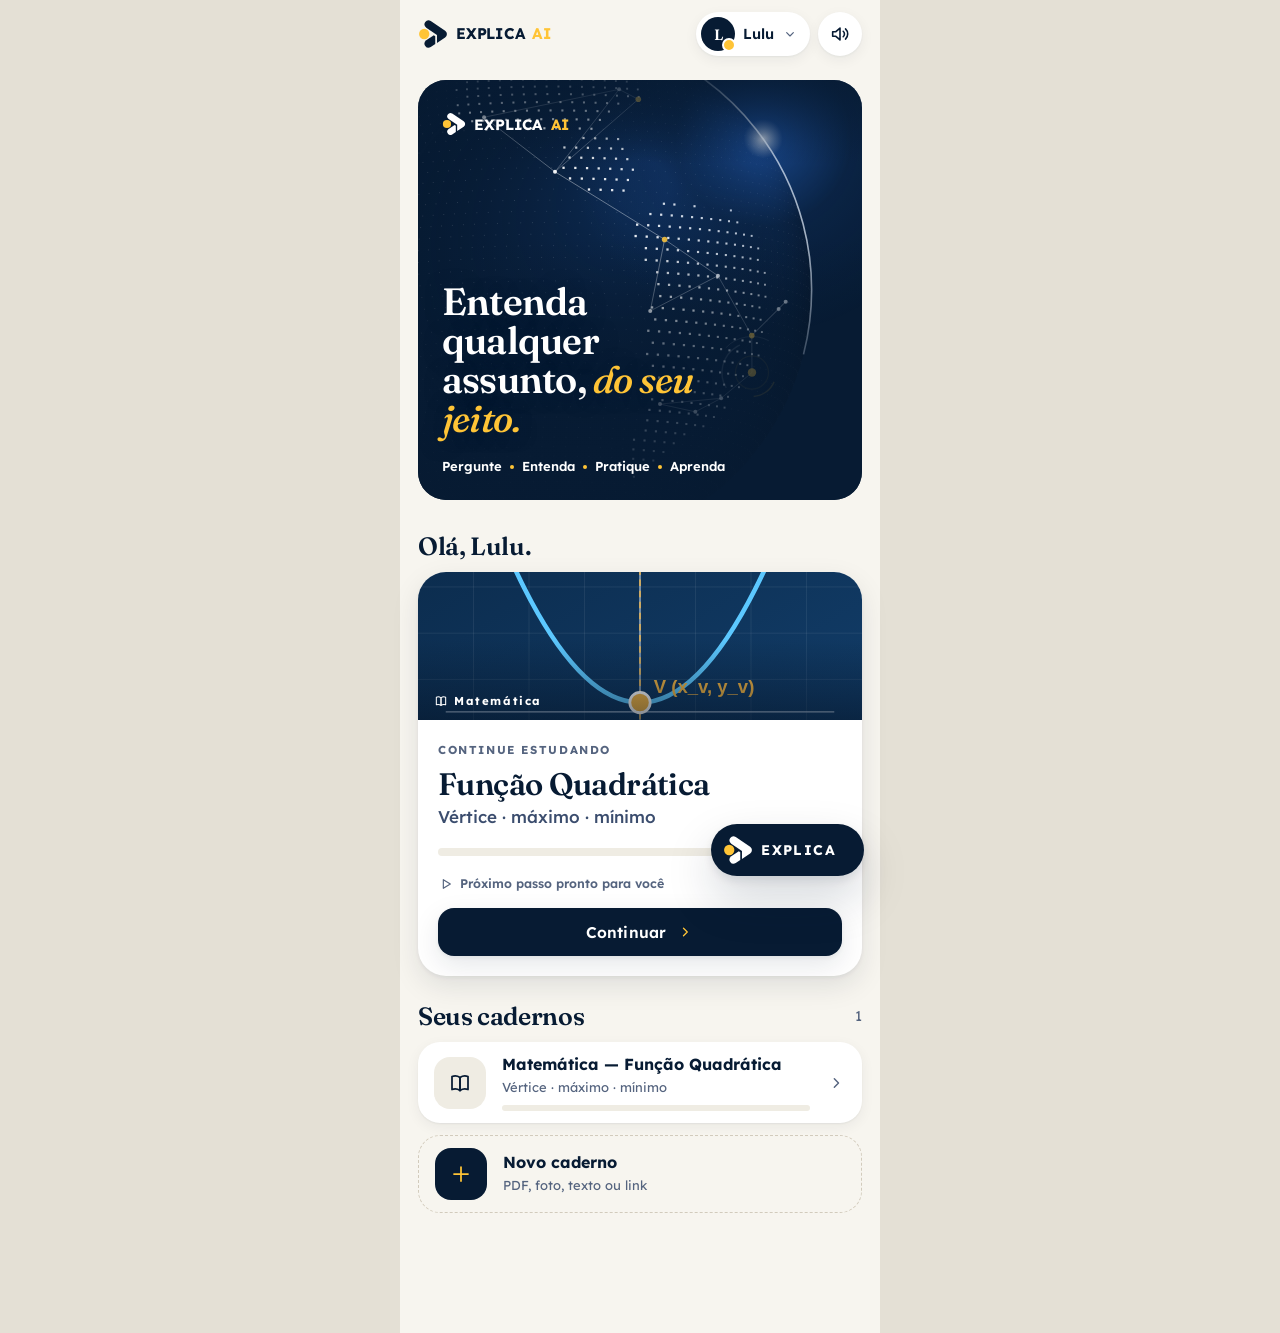
==== lulu/index.html @ 0005f89c "Lulu: Regras de ouro — código A→X→Y→V→FRASE, 12 regras, 'quando ou quanto?', protocolo de 10 s, mapa" ====
<!doctype html>
<html lang="pt-BR" data-entry="lulu">
<head>
<meta charset="utf-8">
<meta name="robots" content="noindex, nofollow">
<meta name="viewport" content="width=device-width, initial-scale=1, viewport-fit=cover">
<meta name="theme-color" content="#071B33">
<link rel="manifest" href="manifest.webmanifest">
<meta name="apple-mobile-web-app-capable" content="yes">
<meta name="mobile-web-app-capable" content="yes">
<meta name="apple-mobile-web-app-status-bar-style" content="default">
<title>EXPLICA AI — Entenda qualquer assunto, do seu jeito.</title>
<meta name="description" content="EXPLICA AI é uma inteligência pessoal de aprendizagem que explica qualquer assunto do seu jeito, adapta-se ao seu perfil e transforma conteúdos em explicações claras, visuais, interativas, exercícios, áudio e revisão personalizada.">
<link rel="canonical" href="https://fullassist9-hash.github.io/explica-ai/lulu/">
<meta property="og:type" content="website">
<meta property="og:site_name" content="EXPLICA AI">
<meta property="og:locale" content="pt_BR">
<meta property="og:title" content="EXPLICA AI — Entenda qualquer assunto, do seu jeito.">
<meta property="og:description" content="EXPLICA AI é uma inteligência pessoal de aprendizagem que explica qualquer assunto do seu jeito, adapta-se ao seu perfil e transforma conteúdos em explicações claras, visuais, interativas, exercícios, áudio e revisão personalizada.">
<meta property="og:url" content="https://fullassist9-hash.github.io/explica-ai/lulu/">
<meta property="og:image" content="https://fullassist9-hash.github.io/explica-ai/img/og.jpg?v=2">
<meta property="og:image:secure_url" content="https://fullassist9-hash.github.io/explica-ai/img/og.jpg?v=2">
<meta property="og:image:type" content="image/jpeg">
<meta property="og:image:width" content="1200">
<meta property="og:image:height" content="630">
<meta property="og:image:alt" content="EXPLICA AI — Entenda qualquer assunto, do seu jeito.">
<meta name="twitter:card" content="summary_large_image">
<meta name="twitter:title" content="EXPLICA AI — Entenda qualquer assunto, do seu jeito.">
<meta name="twitter:description" content="EXPLICA AI é uma inteligência pessoal de aprendizagem que explica qualquer assunto do seu jeito, adapta-se ao seu perfil e transforma conteúdos em explicações claras, visuais, interativas, exercícios, áudio e revisão personalizada.">
<meta name="twitter:image" content="https://fullassist9-hash.github.io/explica-ai/img/og.jpg?v=2">
<meta name="twitter:image:alt" content="EXPLICA AI — Entenda qualquer assunto, do seu jeito.">
<meta name="apple-mobile-web-app-title" content="EXPLICA AI">
<link rel="apple-touch-icon" href="../img/icon-180.png">
<link rel="icon" type="image/svg+xml" href="../img/favicon.svg">
<link rel="icon" type="image/png" sizes="48x48" href="../img/favicon-48.png">
<link rel="icon" type="image/png" sizes="32x32" href="../img/favicon-32.png">
<link rel="icon" type="image/png" sizes="16x16" href="../img/favicon-16.png">
<link rel="preconnect" href="https://fonts.googleapis.com">
<link rel="preconnect" href="https://fonts.gstatic.com" crossorigin>
<link href="https://fonts.googleapis.com/css2?family=Fraunces:ital,opsz,wght@0,9..144,500;0,9..144,600;1,9..144,500&family=Lexend:wght@400;500;600;700&display=swap" rel="stylesheet">
<link rel="stylesheet" href="../tokens.css?v=11">
<link rel="stylesheet" href="../styles.css?v=11">
<link rel="stylesheet" href="../platform.css?v=11">
</head>
<body data-scope="global">
<div class="app" id="app">
  <header class="topbar">
    <a href="#/" class="brand" aria-label="EXPLICA AI — início"><span id="brandMark"></span><svg class="wm-svg" viewBox="0 0 96 16" width="96" height="16" aria-hidden="true" focusable="false"><text x="0" y="13.2" textLength="96" lengthAdjust="spacingAndGlyphs" style="font:700 15.5px Lexend,system-ui,sans-serif;fill:var(--color-brand-primary)">EXPLICA <tspan style="fill:var(--color-brand-accent)">AI</tspan></text></svg></a>
    <div class="topbar-right">
      <div class="mini-progress" id="miniProgress" aria-label="Domínio do caderno" hidden><span></span><b>0%</b></div>
      <button class="prof-btn" id="profileBtn" aria-label="Trocar perfil"></button>
      <button class="icon-btn" id="soundBtn" aria-label="Som ligado"></button>
    </div>
  </header>
  <a class="skip" href="#view">Pular para o conteúdo</a>
  <main id="view" tabindex="-1"></main>
  <nav class="tabbar" id="tabbar" aria-label="Telas do caderno" hidden></nav>
  <button class="fab" id="fab" aria-label="Perguntar ao EXPLICA AI"><span>EXPLICA</span></button>
  <div class="toast" id="toast" role="status" aria-live="polite"></div>
</div>
<script src="../core.js?v=12"></script>
<script src="../icons.js?v=11"></script>
  <script src="../globe.js?v=11"></script>
  <script src="../tutor.js?v=13"></script>
<script src="../profiles.lulu.seed.js?v=1"></script>
<script src="../pack-mat-funcao-quadratica.js?v=3"></script>
<script src="../app.js?v=12"></script>
<script>if ('serviceWorker' in navigator && location.protocol === 'https:') addEventListener('load', () => navigator.serviceWorker.register('../sw.js', { scope: '../' }).catch(() => {}));</script>
</body>
</html>
---- tokens.css ----
/* =====================================================================
   EXPLICA AI DESIGN SYSTEM v1.1 — tokens.css (drop-in)
   Substitui o tokens.css v1 do produto SEM renomear nenhuma variável.
   Mudança: marca oficial (Navy #071B33 · Gold #FFC436 · Warm White #F7F5EF · Graphite #111820).
   Camadas: 0) marca  1) primitivos  2) semânticos  3) aprendizagem  4) densidade
   ===================================================================== */
:root{
  /* ---------- 0. MARCA (imutável — Brand Master v1.0) ---------- */
  --brand-navy:#071B33; --brand-gold:#FFC436; --brand-warm-white:#F7F5EF; --brand-graphite:#111820;

  /* ---------- 1. PRIMITIVOS ---------- */
  --ink-950:#030E1D; --ink-900:var(--brand-navy); --ink-800:#0F2747; --ink-700:#22395C; --ink-600:#3B4D6E; --ink-500:#55647F; --ink-300:#A8B1C3; --ink-100:#E5E9F0;
  --paper-0:#FFFFFF; --paper-50:#FBFAF6; --paper-100:var(--brand-warm-white); --paper-200:#EFECE3; --paper-300:#E4E0D5; --paper-400:#D2CBBC;
  --lumen-50:#FFFBEF; --lumen-100:#FFF5DA; --lumen-200:#FFE4A0; --lumen-300:#FFD570; --lumen-400:var(--brand-gold); --lumen-500:#F0AC14; --lumen-600:#C98B00; --lumen-700:#875D00;
  --green-100:#E4F4EA; --green-600:#1F8A4C; --green-800:#17613A;
  --red-100:#FCEBEB;   --red-600:#C53A3A;   --red-800:#8E2323;
  --blue-100:#E6EFFC;  --blue-600:#2463C4;  --blue-800:#1D4F9E;

  /* ---------- 2. SEMÂNTICOS ---------- */
  --color-brand-primary:var(--ink-900);
  --color-brand-secondary:var(--ink-700);
  --color-brand-accent:var(--lumen-400);
  --color-brand-accent-strong:var(--lumen-500);
  --color-brand-accent-text:var(--lumen-700);   /* gold legível sobre claro (5,6:1) */
  --color-on-accent:var(--ink-900);
  --color-on-brand:#FFFFFF;

  --color-background-canvas:var(--paper-100);
  --color-background-backdrop:var(--paper-300);
  --color-background-surface:var(--paper-0);
  --color-background-sunken:var(--paper-200);
  --color-background-elevated:var(--paper-50);
  --color-background-inverse:var(--ink-900);

  --color-text-primary:var(--ink-900);
  --color-text-secondary:var(--ink-600);
  --color-text-muted:var(--ink-500);
  --color-text-inverse:#FFFFFF;
  --color-text-inverse-muted:#B9C1D3;

  --color-border-subtle:var(--paper-300);
  --color-border-strong:var(--paper-400);
  --color-focus:var(--lumen-500);

  --color-feedback-success:var(--green-600); --color-feedback-success-bg:var(--green-100); --color-feedback-success-text:var(--green-800);
  --color-feedback-error:var(--red-600);     --color-feedback-error-bg:var(--red-100);     --color-feedback-error-text:var(--red-800);
  --color-feedback-warning:var(--lumen-500); --color-feedback-warning-bg:var(--lumen-100); --color-feedback-warning-text:var(--lumen-700);
  --color-feedback-info:var(--blue-600);     --color-feedback-info-bg:var(--blue-100);     --color-feedback-info-text:var(--blue-800);

  --color-source-material:var(--green-800);  --color-source-material-bg:var(--green-100);
  --color-source-extra:var(--ink-700);       --color-source-extra-bg:var(--lumen-100);

  /* ---------- 3. APRENDIZAGEM (independente da marca) ---------- */
  --learn-relevo:#C4572B;   --learn-relevo-bg:#FBEAE1;
  --learn-clima:#2872D9;    --learn-clima-bg:#E3EEFC;
  --learn-vegetacao:#23935A;--learn-vegetacao-bg:#E1F4E9;
  --learn-region-n:#1FA396; --learn-region-ne:#F07F2E; --learn-region-co:#E8B21E; --learn-region-se:#E0525E; --learn-region-s:#8B5CF6;
  --learn-zm:#E0527A; --learn-ag:#D9A21C; --learn-st:#E8792F; --learn-mn:#3F9E4D;
  --learn-mastered:var(--green-600); --learn-weak:var(--lumen-500); --learn-new:var(--ink-300);

  /* ---------- ESPAÇO / RAIO ---------- */
  --space-1:4px; --space-2:8px; --space-3:12px; --space-4:16px; --space-5:20px; --space-6:24px; --space-8:32px; --space-10:40px; --space-12:48px; --space-16:64px;
  --gutter:18px;
  --radius-xs:6px; --radius-sm:10px; --radius-md:16px; --radius-lg:22px; --radius-xl:28px; --radius-pill:999px;

  /* ---------- ELEVAÇÃO (tingida de navy oficial) ---------- */
  --elevation-1:0 1px 2px rgba(7,27,51,.06),0 4px 14px rgba(7,27,51,.06);
  --elevation-2:0 2px 4px rgba(7,27,51,.06),0 10px 28px rgba(7,27,51,.10);
  --elevation-3:0 4px 10px rgba(7,27,51,.10),0 22px 48px rgba(7,27,51,.18);
  --elevation-overlay:0 -12px 48px rgba(3,14,29,.24);
  --scrim:rgba(3,14,29,.52);

  /* ---------- TIPOGRAFIA (inalterada) ---------- */
  --font-display:'Fraunces','Iowan Old Style',Georgia,serif;
  --font-learning:'Lexend',system-ui,-apple-system,'Segoe UI',sans-serif;
  --type-display-xl:600 38px/1.02 var(--font-display);
  --type-display-l:600 31px/1.06 var(--font-display);
  --type-heading-l:600 25px/1.12 var(--font-display);
  --type-heading-m:700 19px/1.2 var(--font-learning);
  --type-heading-s:700 16px/1.25 var(--font-learning);
  --type-learning:400 var(--learn-size)/1.5 var(--font-learning);
  --type-ui:600 16px/1.25 var(--font-learning);
  --type-caption:600 12.5px/1.35 var(--font-learning);
  --type-overline:700 11.5px/1.2 var(--font-learning);
  --tracking-overline:.14em;
  --type-data:700 15px/1 var(--font-learning);

  /* ---------- MOTION ---------- */
  --dur-instant:100ms; --dur-fast:160ms; --dur-base:240ms; --dur-slow:360ms; --dur-sheet:420ms; --dur-teach:900ms;
  --ease-standard:cubic-bezier(.2,0,0,1);
  --ease-enter:cubic-bezier(.05,.7,.1,1);
  --ease-exit:cubic-bezier(.3,0,.8,.15);
  --ease-success:cubic-bezier(.34,1.4,.64,1);
  --ease:var(--ease-enter);

  /* ---------- INTERAÇÃO / DENSIDADE ---------- */
  --tap:48px; --learn-size:17px; --gap-flow:var(--space-4);
  --pressed-scale:.97; --disabled-opacity:.45;
  --safe-b:env(safe-area-inset-bottom,0px); --safe-t:env(safe-area-inset-top,0px);
}
[data-density="beginner"]{--tap:56px;--learn-size:18px;--gap-flow:var(--space-5)}
[data-density="advanced"]{--tap:44px;--learn-size:16px;--gap-flow:var(--space-3)}
[data-density="beginner"] .adv-only{display:none!important}
[data-density="advanced"] .beg-only{display:none!important}

@media (prefers-reduced-motion:reduce){
  :root{--dur-fast:1ms;--dur-base:1ms;--dur-slow:1ms;--dur-sheet:1ms;--dur-teach:1ms}
  *,*::before,*::after{animation-duration:1ms!important;animation-iteration-count:1!important;transition-duration:1ms!important;scroll-behavior:auto!important}
}
:focus-visible{outline:3px solid var(--color-focus);outline-offset:2px;border-radius:6px}

/* ---------- EXTENSÕES v1.1 (derivadas do handoff; sem hex novo de marca) ---------- */
:root{
  /* 13-learning-colors: estados de mapa */
  --learn-map-dim:var(--paper-400); --learn-map-selected-stroke:var(--ink-900);
  --learn-map-correct:var(--green-600); --learn-map-wrong:var(--red-600);
  --learn-ocean:#DDEEFB; --learn-ocean-2:#CFE6F7;            /* §17 oceano */
  /* Proveniência — 5 fontes. Sem 5 cores fortes: 2 famílias oficiais + neutros */
  --color-source-school:var(--ink-700);  --color-source-school-bg:var(--ink-100);
  --color-source-profile:var(--ink-700); --color-source-profile-bg:var(--paper-200);
  --color-source-general:var(--color-source-extra); --color-source-general-bg:var(--color-source-extra-bg);
  --color-source-fresh:var(--blue-800);  --color-source-fresh-bg:var(--blue-100);
  /* 14-components */
  --fab-h:52px; --sheet-top:84px; --badge-h:26px;
  --bubble-user-radius:18px 18px 4px 18px; --bubble-tutor-radius:18px 18px 18px 4px;
  --btn-h:calc(var(--tap) + 8px); --qopt-min:calc(var(--tap) + 10px); --hotspot:44px;
  --measure:60ch;
}

/* ---------- 3b. APRENDIZAGEM — complementos (fundos e tons de região; mesma família da camada 3) ---------- */
:root{
  --learn-region-co-bg:#FFF3CF; --learn-zm-bg:#FCE3EA; --learn-st-bg:#FCE3D2;
  --learn-region-ne-bg:#FFEBDD; --learn-region-ne-border:#F8C9A6; --learn-ne-tone-1:#F59A4F; --learn-ne-tone-2:#E86D1B;
  --learn-ocean-text:#5E8FB8; --learn-map-empty:var(--paper-400);
  --color-feedback-error-border:#F5C2C2; --color-feedback-warning-border:var(--lumen-200); --color-feedback-success-border:#A7E3C0;
}
/* ---------- 5. ILUSTRAÇÃO DIDÁTICA (desenhos vetoriais de conteúdo; nunca usados em componentes de UI) ---------- */
:root{
  --illu-sky-1:#EAF3FD; --illu-sky-2:#FFF8EC; --illu-sky-3:#CFE7FB; --illu-sky-4:#F4F9FE; --illu-sky-5:#FFF6E6;
  --illu-sun:#FFD54A; --illu-sun-soft:#FFE08A; --illu-rain:#BFE0FF;
  --illu-trunk:#6B3E1F; --illu-foliage:#2E8B57; --illu-grass-1:#8FBF5A; --illu-grass-2:#9CC76B; --illu-grass-3:#6FA23A; --illu-soil:#C8B79A;
  --illu-water:#3E8EDE; --illu-water-soft:#6FB6F2; --illu-water-text:#1E5FB8;
  --illu-rock-1:#D2663A; --illu-rock-2:#8E3715; --illu-barn-1:#C0392B; --illu-barn-2:#8E2A1F;
  --illu-city-1:#5B6B8C; --illu-city-2:#3C4A66; --illu-city-3:#6B7690; --illu-city-4:#4A5878; --illu-eco-bg:#F5EFE3;
  --illu-white:var(--paper-0); --illu-white-28:color-mix(in srgb,var(--paper-0) 28%,transparent); --illu-white-55:color-mix(in srgb,var(--paper-0) 55%,transparent); --illu-white-75:color-mix(in srgb,var(--paper-0) 75%,transparent);
}
---- styles.css ----
:root{
  /* aliases de compatibilidade → tokens do Design System v1 (tokens.css) */
  --ink:var(--color-text-primary); --ink-2:var(--color-text-secondary); --ink-3:var(--color-text-muted);
  --bg:var(--color-background-canvas); --card:var(--color-background-surface); --line:var(--color-border-subtle);
  --gold:var(--color-brand-accent); --gold-d:var(--color-brand-accent-text);
  --relevo:var(--learn-relevo); --relevo-bg:var(--learn-relevo-bg);
  --clima:var(--learn-clima); --clima-bg:var(--learn-clima-bg);
  --veg:var(--learn-vegetacao); --veg-bg:var(--learn-vegetacao-bg);
  --r-n:var(--learn-region-n); --r-ne:var(--learn-region-ne); --r-co:var(--learn-region-co); --r-se:var(--learn-region-se); --r-s:var(--learn-region-s);
  --zm:var(--learn-zm); --ag:var(--learn-ag); --st:var(--learn-st); --mn:var(--learn-mn);
  --ok:var(--color-feedback-success); --err:var(--color-feedback-error);
  --r-sm:var(--radius-sm); --r:var(--radius-lg); --r-lg:var(--radius-xl);
  --sh:var(--elevation-1); --sh-lg:var(--elevation-2);
}
*{box-sizing:border-box;margin:0;padding:0}
html,body{height:100%}
body{font-family:var(--font-learning);font-variant-numeric:tabular-nums;background:var(--color-background-backdrop);color:var(--ink);-webkit-font-smoothing:antialiased;-webkit-tap-highlight-color:transparent;font-size:17px;line-height:1.4}
button{font:inherit;color:inherit;border:0;background:none;cursor:pointer}
a{color:inherit;text-decoration:none}
img{display:block;max-width:100%}
.app{max-width:480px;margin:0 auto;min-height:100dvh;background:var(--bg);position:relative;box-shadow:0 0 60px color-mix(in srgb,var(--ink-900) 12%,transparent)}
main{padding:8px 18px calc(110px + var(--safe-b));outline:none}

/* topbar */
.topbar{position:sticky;top:0;z-index:30;display:flex;align-items:center;justify-content:space-between;padding:12px 18px;background:color-mix(in srgb,var(--paper-100) 92%,transparent);backdrop-filter:blur(12px);-webkit-backdrop-filter:blur(12px)}
.brand{display:flex;align-items:center;gap:10px;font-weight:700;font-size:16px;letter-spacing:-.01em}
.topbar-right{display:flex;align-items:center;gap:8px}
.mini-progress{display:flex;align-items:center;gap:8px;background:var(--card);border-radius:99px;padding:6px 12px 6px 8px;box-shadow:var(--sh);font-size:14px}
.mini-progress span{width:44px;height:8px;border-radius:9px;background:var(--color-background-sunken);overflow:hidden;position:relative}
.mini-progress span::after{content:"";position:absolute;inset:0;width:var(--p,0%);background:var(--color-brand-accent);border-radius:9px;transition:width .6s var(--ease)}
.icon-btn{width:42px;height:42px;border-radius:50%;background:var(--card);box-shadow:var(--sh);font-size:19px;display:grid;place-items:center}
.icon-btn.off{opacity:.55}

/* tabbar */
.tabbar{position:fixed;bottom:0;left:50%;transform:translateX(-50%);width:100%;max-width:480px;z-index:40;display:grid;grid-template-columns:repeat(6,1fr);background:color-mix(in srgb,var(--paper-0) 96%,transparent);backdrop-filter:blur(14px);border-top:1px solid var(--line);padding:6px 4px calc(8px + var(--safe-b))}
.tabbar a{display:flex;flex-direction:column;align-items:center;gap:2px;padding:6px 0;border-radius:14px;font-size:10.5px;font-weight:500;color:var(--ink-3)}
.tabbar i{font-style:normal;font-size:21px;line-height:1;filter:grayscale(.6);opacity:.8;transition:transform .25s var(--ease)}
.tabbar a.on{color:var(--ink);font-weight:700}
.tabbar a.on i{filter:none;opacity:1;transform:translateY(-2px) scale(1.12)}

/* type */
.eyebrow{display:inline-flex;align-items:center;gap:6px;font-size:12.5px;font-weight:700;letter-spacing:.08em;text-transform:uppercase;color:var(--ink-3)}
h1.screen-title{font:var(--type-display-l);letter-spacing:-.02em;margin:6px 0 6px}
.lead{font-size:16px;color:var(--ink-2)}
.section{margin-top:26px}
.section-h{display:flex;align-items:center;justify-content:space-between;gap:10px;margin-bottom:12px}
.section-h h2{font:var(--type-heading-l);letter-spacing:-.015em}
.card{background:var(--card);border-radius:var(--r);box-shadow:var(--sh);padding:18px}
.big-key{font-size:22px;font-weight:800;line-height:1.2;letter-spacing:-.01em}

/* view transitions */
.view-enter{animation:viewIn .45s var(--ease) both}
@keyframes viewIn{from{opacity:0;transform:translateY(14px)}to{opacity:1;transform:none}}
.pop{animation:pop .5s var(--ease) both}
@keyframes pop{0%{transform:scale(.9);opacity:0}100%{transform:scale(1);opacity:1}}
.shake{animation:shake .45s}
@keyframes shake{20%,60%{transform:translateX(-7px)}40%,80%{transform:translateX(7px)}}

/* speak btn */
.say{display:inline-flex;align-items:center;justify-content:center;gap:6px;min-width:44px;height:44px;padding:0 14px;border-radius:99px;background:var(--ink);color:var(--paper-0);font-size:15px;font-weight:600;flex:none;transition:transform .15s}
.say:active{transform:scale(.94)}
.say.light{background:color-mix(in srgb,var(--paper-0) 92%,transparent);color:var(--ink)}
.say.speaking{box-shadow:0 0 0 0 color-mix(in srgb,var(--lumen-400) 70%,transparent);animation:pulse 1.2s infinite}
@keyframes pulse{0%{box-shadow:0 0 0 0 color-mix(in srgb,var(--lumen-400) 70%,transparent)}100%{box-shadow:0 0 0 14px transparent}}

/* buttons */
.btn{display:flex;align-items:center;justify-content:center;gap:10px;width:100%;min-height:58px;border-radius:18px;font-weight:700;font-size:17px;letter-spacing:.01em;transition:transform .15s var(--ease),box-shadow .2s}
.btn:active{transform:scale(.97)}
.btn-primary{background:var(--gold);color:var(--ink);box-shadow:0 8px 20px color-mix(in srgb,var(--lumen-400) 35%,transparent)}
.btn-dark{background:var(--ink);color:var(--paper-0)}
.btn-ghost{background:var(--card);box-shadow:var(--sh)}
.btn-row{display:grid;grid-template-columns:1fr 1fr;gap:10px}

/* home */
.hero{position:relative;margin:4px -6px 0;border-radius:var(--r-lg);overflow:hidden;background:var(--ink);color:var(--paper-0);padding:26px 22px 22px;min-height:330px;display:flex;flex-direction:column;justify-content:flex-end;isolation:isolate}
.hero::before{content:"";position:absolute;inset:0;background:url(img/cerrado.webp) center/cover;opacity:.55;z-index:-2;transform:scale(1.06);animation:drift 18s ease-in-out infinite alternate}
.hero::after{content:"";position:absolute;inset:0;background:linear-gradient(180deg,color-mix(in srgb,var(--ink-900) 15%,transparent) 0%,color-mix(in srgb,var(--ink-900) 55%,transparent) 45%,color-mix(in srgb,var(--ink-900) 96%,transparent) 100%);z-index:-1}
@keyframes drift{to{transform:scale(1.14) translate(-2%,-1%)}}
.hero .flag{position:absolute;top:18px;left:20px;display:flex;gap:6px}
.hero .flag span{font-size:12px;font-weight:700;letter-spacing:.08em;background:color-mix(in srgb,var(--paper-0) 16%,transparent);backdrop-filter:blur(6px);padding:6px 10px;border-radius:99px}
.hero h1{font:600 44px/.96 var(--font-display);letter-spacing:-.025em}
.hero h1 em{font-style:normal;color:var(--gold);display:block}
.hero .sub{margin-top:10px;font-size:17px;font-weight:500;opacity:.92}
.hero .motto{margin-top:14px;display:flex;gap:6px;flex-wrap:wrap}
.hero .motto b{font-size:13.5px;font-weight:600;background:color-mix(in srgb,var(--paper-0) 14%,transparent);padding:6px 11px;border-radius:99px}
.mastery{display:flex;align-items:center;gap:16px;margin-top:16px}
.ring{--p:0;width:86px;height:86px;border-radius:50%;background:conic-gradient(var(--gold) calc(var(--p)*1%),var(--color-background-sunken) 0);display:grid;place-items:center;flex:none;transition:--p 1s}
.ring>div{width:68px;height:68px;border-radius:50%;background:var(--card);display:grid;place-items:center;font-weight:800;font-size:20px}
.mastery p{font-size:14px;color:var(--ink-3)}
.mastery strong{display:block;font-size:17px;color:var(--ink)}
.cta-grid{display:grid;gap:10px;margin-top:16px}
.cta-grid .btn-row .btn{min-height:74px;flex-direction:column;gap:4px;font-size:14.5px}
.cta-grid .btn-row .btn i{font-style:normal;font-size:24px}
.trail{display:grid;gap:10px}
.trail a{display:grid;grid-template-columns:52px 1fr auto;align-items:center;gap:14px;background:var(--card);border-radius:var(--r);padding:12px 14px;box-shadow:var(--sh)}
.trail .ico{width:52px;height:52px;border-radius:16px;display:grid;place-items:center;font-size:26px}
.trail h3{font-size:16px;font-weight:700}
.trail p{font-size:13px;color:var(--ink-3)}
.bar{height:6px;border-radius:9px;background:var(--color-background-sunken);margin-top:7px;overflow:hidden}
.bar i{display:block;height:100%;border-radius:9px;background:var(--c,var(--gold));transition:width .8s var(--ease)}
.trail .go{font-size:20px;color:var(--ink-3)}
.badges{display:flex;gap:8px;overflow-x:auto;padding-bottom:4px;scrollbar-width:none}
.badge{flex:none;display:flex;align-items:center;gap:8px;padding:10px 14px;border-radius:99px;background:var(--card);box-shadow:var(--sh);font-size:13.5px;font-weight:600;color:var(--ink-3);opacity:.55;filter:grayscale(1)}
.badge.on{opacity:1;filter:none;color:var(--ink)}

/* segmented */
.seg{display:flex;background:var(--color-border-subtle);border-radius:16px;padding:4px;gap:4px;margin:14px 0 4px}
.seg button{flex:1;min-height:44px;border-radius:12px;font-weight:600;font-size:14.5px;color:var(--ink-2);transition:all .25s var(--ease)}
.seg button.on{background:var(--card);color:var(--ink);box-shadow:var(--sh)}

/* map */
.map-wrap{position:relative;background:linear-gradient(180deg,var(--learn-ocean),var(--learn-ocean-2));border-radius:var(--r-lg);padding:10px;margin-top:12px;overflow:hidden}
.map-wrap svg{width:100%;height:auto;display:block;touch-action:manipulation}
.map-wrap .ocean-lbl{position:absolute;right:16px;top:14px;font-size:11px;font-weight:700;letter-spacing:.2em;color:var(--learn-ocean-text)}
.st{stroke:var(--paper-0);stroke-width:1.2;stroke-linejoin:round;cursor:pointer;transition:fill .4s var(--ease),opacity .4s,transform .3s}
.st:hover{filter:brightness(1.05)}
.st.dim{fill:var(--color-border-strong)!important}
.st.sel{stroke:var(--ink);stroke-width:2.4}
.st-lbl{font-family:Lexend;font-weight:700;font-size:13px;fill:var(--ink);text-anchor:middle;pointer-events:none;paint-order:stroke;stroke:color-mix(in srgb,var(--paper-0) 85%,transparent);stroke-width:3px}
.st-lbl.sm{font-size:11px}
.reg-lbl{font-family:Lexend;font-weight:800;font-size:15px;fill:var(--paper-0);text-anchor:middle;pointer-events:none;paint-order:stroke;stroke:color-mix(in srgb,var(--ink-900) 35%,transparent);stroke-width:3px;letter-spacing:.04em}
.leader{stroke:var(--ink);stroke-width:1;fill:none;opacity:.6;pointer-events:none}
.map-info{position:absolute;left:12px;right:12px;bottom:12px;background:var(--card);border-radius:18px;box-shadow:var(--sh-lg);padding:12px 14px;display:flex;align-items:center;gap:12px;transform:translateY(140%);transition:transform .4s var(--ease)}
.map-info.show{transform:none}
.map-info .sig{width:52px;height:52px;border-radius:14px;display:grid;place-items:center;font-weight:800;font-size:19px;flex:none}
.map-info h4{font-size:17px;font-weight:700;line-height:1.1}
.map-info p{font-size:13px;color:var(--ink-3)}
.map-info .say{margin-left:auto}
.equation{display:flex;align-items:center;flex-wrap:wrap;gap:6px;justify-content:center;margin-top:14px}
.chip{display:inline-flex;align-items:center;justify-content:center;min-width:52px;height:46px;padding:0 12px;border-radius:14px;font-weight:800;font-size:17px;background:var(--card);box-shadow:var(--sh);color:var(--ink-3);transition:all .35s var(--ease)}
.chip.lit{background:var(--r-co);color:var(--ink);transform:translateY(-3px)}
.op{font-weight:800;color:var(--ink-3);font-size:18px}
.chip.result{background:var(--ink);color:var(--paper-0);font-size:14px;letter-spacing:.04em}
.callout{display:flex;gap:14px;align-items:center;border-radius:var(--r);padding:16px;background:var(--color-feedback-warning-bg);border:1.5px solid var(--color-feedback-warning-border)}
.callout .emo{font-size:30px}
.callout p{font-size:15.5px;font-weight:500;line-height:1.35}
.callout b{font-weight:800}
.challenge{margin-top:12px;border-radius:var(--r);background:var(--ink);color:var(--paper-0);padding:16px;display:flex;align-items:center;gap:12px}
.challenge .q{font-weight:700;font-size:17px;line-height:1.25}
.challenge .q small{display:block;font-size:12.5px;font-weight:500;opacity:.7;letter-spacing:.06em;text-transform:uppercase;margin-bottom:2px}
.challenge .count{margin-left:auto;font-weight:800;font-size:22px;color:var(--gold);flex:none}

/* concept cards */
.cat-stack{display:grid;gap:12px;margin-top:16px}
.cat{--c:var(--learn-relevo);--cbg:var(--learn-relevo-bg);position:relative;border-radius:var(--radius-lg);padding:18px 18px 16px;overflow:hidden;color:var(--color-text-primary);background:var(--color-background-surface);border-top:4px solid var(--c);min-height:170px;display:grid;grid-template-columns:1fr 104px;gap:6px;box-shadow:var(--elevation-1)}
.cat.relevo{--c:var(--learn-relevo);--cbg:var(--learn-relevo-bg)}
.cat.clima{--c:var(--learn-clima);--cbg:var(--learn-clima-bg)}
.cat.veg{--c:var(--learn-vegetacao);--cbg:var(--learn-vegetacao-bg)}
.cat .tag{justify-self:start;display:inline-flex;align-items:center;gap:4px;font:var(--type-overline);letter-spacing:var(--tracking-overline);background:var(--cbg);color:var(--color-text-primary);padding:5px 9px;border-radius:var(--radius-xs)}
.cat h3{font:600 28px/1.05 var(--font-display);letter-spacing:-.02em;margin-top:8px}
.cat .ask{font:400 var(--learn-size)/1.4 var(--font-learning);color:var(--color-text-secondary);margin-top:6px;max-width:var(--measure)}
.cat .ex{display:flex;flex-wrap:wrap;gap:6px;margin-top:12px;grid-column:1/-1;padding-right:54px}
.cat .ex span{font-size:14px;font-weight:600;background:var(--cbg);color:var(--color-text-primary);padding:6px 10px;border-radius:var(--radius-pill)}
.cat .art{grid-column:2;grid-row:1/3;align-self:start;justify-self:end;background:var(--c);border-radius:var(--radius-sm);padding:4px;box-sizing:content-box}
.cat .say{position:absolute;right:14px;bottom:14px}
.ask-self{margin-top:14px;text-align:center;border-radius:var(--r);padding:16px;background:var(--card);box-shadow:var(--sh)}
.ask-self p{font-size:15px;color:var(--ink-3)}
.ask-self .trio{display:flex;justify-content:center;gap:8px;margin-top:8px;flex-wrap:wrap}
.ask-self .trio span{font-weight:800;font-size:15px;padding:8px 12px;border-radius:12px}
.t-relevo{background:var(--relevo-bg);color:var(--relevo)}
.t-clima{background:var(--clima-bg);color:var(--clima)}
.t-veg{background:var(--veg-bg);color:var(--veg)}
.profile{margin-top:12px}
.profile svg{width:100%;height:auto;display:block;border-radius:var(--r)}

/* sorter game */
.game{border-radius:var(--r-lg);background:var(--ink);color:var(--paper-0);padding:18px;margin-top:14px;position:relative;overflow:hidden}
.game-top{display:flex;justify-content:space-between;align-items:center;font-size:13px;font-weight:600;opacity:.85}
.dots{display:flex;gap:4px}
.dots i{width:8px;height:8px;border-radius:50%;background:color-mix(in srgb,var(--paper-0) 20%,transparent)}
.dots i.ok{background:var(--green-100)}.dots i.no{background:var(--red-100)}.dots i.cur{background:var(--gold)}
.item-card{margin:16px 0;background:var(--paper-0);color:var(--ink);border-radius:22px;min-height:132px;display:flex;flex-direction:column;align-items:center;justify-content:center;text-align:center;padding:16px;box-shadow:0 12px 30px color-mix(in srgb,var(--ink-950) 25%,transparent)}
.item-card .emo{font-size:40px;line-height:1}
.item-card .w{font-size:26px;font-weight:800;letter-spacing:-.01em;margin-top:6px}
.sort-btns{display:grid;grid-template-columns:repeat(3,1fr);gap:8px}
.sort-btns button{min-height:76px;border-radius:18px;color:var(--paper-0);font-weight:800;font-size:14.5px;display:flex;flex-direction:column;align-items:center;justify-content:center;gap:4px;transition:transform .15s}
.sort-btns button i{font-style:normal;font-size:24px}
.sort-btns button:active{transform:scale(.94)}
.b-relevo{background:var(--relevo)}.b-clima{background:var(--clima)}.b-veg{background:var(--veg)}
.feedback{margin-top:12px;border-radius:16px;padding:12px 14px;font-weight:600;font-size:15px;display:none}
.feedback.show{display:block;animation:pop .35s var(--ease)}
.feedback.good{background:color-mix(in srgb,var(--green-600) 16%,transparent);color:var(--green-100)}
.feedback.bad{background:color-mix(in srgb,var(--red-600) 16%,transparent);color:var(--red-100)}

/* photo */
.photo{position:relative;border-radius:var(--r-lg);overflow:hidden;box-shadow:var(--sh-lg);background:var(--color-background-sunken)}
.photo img{width:100%;aspect-ratio:4/3.3;object-fit:cover}
.photo .ph-title{position:absolute;left:0;right:0;bottom:0;padding:40px 18px 16px;background:linear-gradient(180deg,transparent,color-mix(in srgb,var(--ink-950) 85%,transparent));color:var(--paper-0);display:flex;align-items:flex-end;gap:12px}
.photo .ph-title h3{font:600 30px/1 var(--font-display);letter-spacing:-.02em;line-height:1}
.photo .ph-title p{font-size:13.5px;opacity:.9;margin-top:4px;font-weight:500}
.photo .ph-title .say{margin-left:auto}
.credit{font-size:10.5px;color:var(--ink-3);margin-top:6px;text-align:right}
.hot{position:absolute;transform:translate(-50%,-50%);display:flex;align-items:center;gap:0;z-index:2}
.hot button{width:38px;height:38px;border-radius:50%;background:var(--paper-0);box-shadow:0 4px 14px color-mix(in srgb,var(--ink-950) 35%,transparent);font-size:19px;display:grid;place-items:center;position:relative}
.hot button::before{content:"";position:absolute;inset:-6px;border-radius:50%;border:2px solid color-mix(in srgb,var(--paper-0) 80%,transparent);animation:ring 2s infinite}
@keyframes ring{0%{transform:scale(.8);opacity:1}100%{transform:scale(1.5);opacity:0}}
.hot span{max-width:0;overflow:hidden;white-space:nowrap;background:var(--paper-0);color:var(--ink);font-weight:700;font-size:13px;border-radius:0 99px 99px 0;padding:0;transition:all .35s var(--ease);margin-left:-8px;height:32px;display:flex;align-items:center}
.hot.open span{max-width:220px;padding:0 12px 0 14px}
.hot.open button::before{animation:none;opacity:0}
.formula{display:flex;align-items:center;justify-content:center;flex-wrap:wrap;gap:6px;margin-top:14px;padding:16px;border-radius:var(--r);background:var(--veg-bg)}
.formula .f-name{font-weight:800;color:var(--veg);font-size:19px;width:100%;text-align:center;letter-spacing:.04em}
.formula .f-part{display:flex;flex-direction:column;align-items:center;background:var(--paper-0);border-radius:14px;padding:8px 10px;min-width:84px;box-shadow:var(--sh)}
.formula .f-part i{font-style:normal;font-size:26px}
.formula .f-part b{font-size:12.5px;font-weight:700;text-align:center;line-height:1.15;margin-top:2px}
.formula .op{color:var(--veg)}
.warn{display:flex;gap:14px;align-items:center;margin-top:12px;border-radius:var(--r);padding:16px;background:var(--color-feedback-error-bg);border:1.5px solid var(--color-feedback-error-border)}
.warn .emo{font-size:34px;flex:none}
.warn>div>b{display:block;font-size:17px;font-weight:800;color:var(--color-feedback-error-text);line-height:1.2}
.warn p{font-size:14.5px;color:var(--color-feedback-error-text);margin-top:2px}
.pins{display:flex;gap:8px;flex-wrap:wrap;margin-top:12px}
.pin{display:inline-flex;align-items:center;gap:6px;background:var(--card);box-shadow:var(--sh);border-radius:99px;padding:8px 14px;font-weight:700;font-size:14.5px}

/* pantanal water */
.flood{position:relative;border-radius:var(--r-lg);overflow:hidden;box-shadow:var(--sh-lg)}
.flood svg{display:block;width:100%;height:auto}
.flood .phase{position:absolute;top:14px;left:14px;display:flex;gap:6px}
.flood .phase span{font-size:12.5px;font-weight:800;letter-spacing:.06em;padding:7px 11px;border-radius:99px;background:color-mix(in srgb,var(--paper-0) 70%,transparent);color:var(--ink-3);transition:all .3s}
.flood .phase span.on{background:var(--ink);color:var(--paper-0)}
.key-eq{margin-top:14px;padding:18px;border-radius:var(--r);background:var(--clima-bg);text-align:center}
.key-eq .n{font-weight:800;font-size:19px;color:var(--illu-water-text);letter-spacing:.04em}
.key-eq .eq{display:flex;justify-content:center;align-items:center;gap:8px;margin-top:10px;flex-wrap:wrap}
.key-eq .eq span{background:var(--paper-0);border-radius:14px;padding:10px 12px;font-weight:800;font-size:15px;box-shadow:var(--sh)}
.vs{display:grid;grid-template-columns:1fr 1fr;gap:10px;margin-top:14px}
.vs .col{border-radius:var(--r);padding:14px;color:var(--paper-0);min-height:220px;display:flex;flex-direction:column}
.vs .col h4{font-size:19px;font-weight:800;letter-spacing:.02em}
.vs .col .loc{font-size:12px;font-weight:600;opacity:.85;margin-top:2px}
.vs ul{list-style:none;margin-top:12px;display:grid;gap:8px}
.vs li{display:flex;gap:8px;align-items:center;font-weight:600;font-size:14.5px;line-height:1.2;background:color-mix(in srgb,var(--paper-0) 16%,transparent);border-radius:12px;padding:9px 10px}
.vs li i{font-style:normal;font-size:20px}
.vs .c-cer{background:var(--color-feedback-success-text)}
.vs .c-pan{background:var(--blue-800)}
.vs .col img{border-radius:12px;aspect-ratio:16/10;object-fit:cover;margin-top:auto;margin-top:12px}

/* quiz */
.quiz{margin-top:14px}
.q-card{background:var(--card);border-radius:var(--r-lg);box-shadow:var(--sh);padding:20px 18px}
.q-meta{display:flex;justify-content:space-between;align-items:center;font-size:13px;font-weight:600;color:var(--ink-3)}
.q-bar{height:6px;border-radius:9px;background:var(--color-background-sunken);margin:10px 0 16px;overflow:hidden}
.q-bar i{display:block;height:100%;background:var(--gold);transition:width .5s var(--ease)}
.q-prompt{font-size:21px;font-weight:700;line-height:1.25;letter-spacing:-.01em}
.q-img{margin:12px 0 0;border-radius:18px;overflow:hidden}
.q-img img{width:100%;aspect-ratio:16/10;object-fit:cover}
.q-opts{display:grid;gap:10px;margin-top:16px}
.q-opt{text-align:left;min-height:58px;border-radius:16px;padding:12px 16px;background:var(--color-background-elevated);border:2px solid transparent;font-weight:600;font-size:16px;line-height:1.25;transition:all .2s;display:flex;align-items:center;gap:12px}
.q-opt .l{width:30px;height:30px;border-radius:9px;background:var(--paper-0);display:grid;place-items:center;font-weight:800;font-size:14px;flex:none;color:var(--ink-3)}
.q-opt:active{transform:scale(.98)}
.q-opt.sel{border-color:var(--ink);background:var(--paper-0)}
.q-opt.right{border-color:var(--ok);background:var(--color-feedback-success-bg)}
.q-opt.right .l{background:var(--ok);color:var(--paper-0)}
.q-opt.wrong{border-color:var(--err);background:var(--color-feedback-error-bg)}
.q-opt.wrong .l{background:var(--err);color:var(--paper-0)}
.q-opt[disabled]{cursor:default}
.remind{margin-top:14px;border-radius:18px;padding:14px 16px;background:var(--color-feedback-warning-bg);border:1.5px solid var(--color-feedback-warning-border);animation:pop .4s var(--ease)}
.remind .h{font-size:12.5px;font-weight:800;letter-spacing:.1em;color:var(--gold-d)}
.remind ul{list-style:none;margin-top:6px;display:grid;gap:4px}
.remind li{font-weight:700;font-size:16px}
.remind.good{background:var(--color-feedback-success-bg);border-color:var(--color-feedback-success-border)}
.remind.good .h{color:var(--ok)}
.q-next{margin-top:14px}
.result{text-align:center;padding:26px 18px}
.result .score{font-size:64px;font-weight:800;letter-spacing:-.04em;line-height:1}
.result .score small{font-size:24px;color:var(--ink-3)}
.tags{display:flex;flex-wrap:wrap;gap:6px;justify-content:center;margin-top:8px}
.tags span{font-size:13.5px;font-weight:700;padding:7px 11px;border-radius:99px}
.tags .ok{background:var(--color-feedback-success-bg);color:var(--ok)}.tags .no{background:var(--color-feedback-error-bg);color:var(--err)}

/* campo */
.chain{display:grid;gap:0;margin-top:14px}
.step{display:grid;grid-template-columns:58px 1fr;gap:14px;align-items:center;padding:12px 14px;border-radius:18px;background:var(--card);box-shadow:var(--sh);opacity:.35;transform:scale(.97);transition:all .5s var(--ease)}
.step.on{opacity:1;transform:none}
.step .e{width:58px;height:58px;border-radius:16px;background:var(--color-background-elevated);display:grid;place-items:center;font-size:30px}
.step b{font-size:17px;font-weight:700;line-height:1.2}
.arrow{height:22px;display:grid;place-items:center;color:var(--ink-3);font-weight:800;opacity:.35;transition:opacity .5s}
.arrow.on{opacity:1}
.scene{position:relative;border-radius:var(--r-lg);overflow:hidden;box-shadow:var(--sh-lg);margin-top:14px}
.scene svg{display:block;width:100%;height:auto}
.exodo-def{margin-top:12px;text-align:center;border-radius:var(--r);padding:18px;background:var(--ink);color:var(--paper-0)}
.exodo-def .t{font-size:26px;font-weight:800;letter-spacing:.02em;color:var(--gold)}
.exodo-def p{font-size:17px;font-weight:600;margin-top:4px}
.exodo-def .flow{display:flex;justify-content:center;align-items:center;gap:10px;margin-top:10px;font-weight:800;font-size:16px}
.exodo-def .flow span{background:color-mix(in srgb,var(--paper-0) 12%,transparent);padding:8px 12px;border-radius:12px}
.machine{margin-top:14px;border-radius:var(--r-lg);background:var(--color-background-surface);box-shadow:var(--sh);padding:16px}
.machine-line{display:grid;grid-template-columns:1fr 104px 1fr;align-items:center;gap:6px;margin-top:6px}
.slot{height:92px;border-radius:18px;background:var(--paper-0);border:2px dashed var(--color-border-strong);display:grid;place-items:center;text-align:center;font-weight:700;font-size:13.5px;position:relative}
.slot .e{font-size:38px;line-height:1}
.factory{height:104px;border-radius:20px;background:var(--ink);position:relative;display:grid;place-items:center;color:var(--paper-0);overflow:hidden}
.factory .gear{font-size:34px;display:inline-block}
.factory.run .gear{animation:spin 1s linear infinite}
@keyframes spin{to{transform:rotate(360deg)}}
.factory small{position:absolute;bottom:8px;font-size:10px;font-weight:700;letter-spacing:.1em;opacity:.7}
.factory .belt{position:absolute;left:0;right:0;top:8px;height:4px;background:repeating-linear-gradient(90deg,var(--gold) 0 10px,transparent 10px 18px);opacity:.6}
.factory.run .belt{animation:belt .5s linear infinite}
@keyframes belt{to{background-position:18px 0}}
.inputs{display:grid;grid-template-columns:repeat(3,1fr);gap:8px;margin-top:14px}
.inputs button{min-height:78px;border-radius:18px;background:var(--paper-0);box-shadow:var(--sh);display:flex;flex-direction:column;align-items:center;justify-content:center;gap:2px;font-weight:700;font-size:14px}
.inputs button i{font-style:normal;font-size:30px}
.inputs button.done{outline:2.5px solid var(--ok)}
.fly-in{animation:flyIn .7s var(--ease) both}
@keyframes flyIn{from{transform:translateX(-30px) scale(.6);opacity:0}to{transform:none;opacity:1}}
.agro-key{margin-top:12px;font-size:18px;font-weight:800;line-height:1.25;text-align:center;padding:14px;border-radius:var(--r);background:var(--color-feedback-warning-bg)}
.dnd{margin-top:14px}
.dnd-row{display:grid;grid-template-columns:1fr 1fr;gap:10px}
.drag{touch-action:none;user-select:none;min-height:70px;border-radius:18px;background:var(--card);box-shadow:var(--sh);display:flex;align-items:center;gap:10px;padding:0 14px;font-weight:700;font-size:15.5px;cursor:grab;transition:box-shadow .2s,opacity .3s}
.drag i{font-style:normal;font-size:28px}
.drag.picked{outline:3px solid var(--gold);box-shadow:var(--sh-lg)}
.drag.dragging{position:fixed;z-index:100;pointer-events:none;box-shadow:0 20px 40px color-mix(in srgb,var(--ink-950) 25%,transparent);transform:rotate(-3deg) scale(1.05)}
.drag.placed{opacity:.35;pointer-events:none}
.drop{min-height:70px;border-radius:18px;border:2px dashed var(--color-border-strong);display:flex;align-items:center;gap:10px;padding:0 14px;font-weight:700;font-size:15.5px;color:var(--ink-2);transition:all .25s}
.drop i{font-style:normal;font-size:28px}
.drop.over{border-color:var(--gold);background:var(--color-feedback-warning-bg)}
.drop.filled{border-style:solid;border-color:var(--ok);background:var(--color-feedback-success-bg);color:var(--ink)}
.drop.no{animation:shake .45s;border-color:var(--err)}
.dnd-col{display:grid;gap:10px}

/* nordeste */
.zone-legend{display:grid;grid-template-columns:1fr 1fr;gap:8px;margin-top:12px}
.zone-legend button{display:flex;align-items:center;gap:10px;padding:10px 12px;border-radius:14px;background:var(--card);box-shadow:var(--sh);font-weight:700;font-size:14.5px;text-align:left;border:2px solid transparent;min-height:52px}
.zone-legend button .sw{width:22px;height:22px;border-radius:7px;flex:none}
.zone-legend button.on{border-color:var(--ink)}
.zone{stroke:var(--paper-0);stroke-width:1.2;transition:opacity .45s,filter .45s;cursor:pointer}
.zone.dim{opacity:.22}
.ne-borders path{fill:none;stroke:color-mix(in srgb,var(--paper-0) 70%,transparent);stroke-width:.9;stroke-dasharray:3 3;pointer-events:none}
.zone-card{margin-top:14px;border-radius:var(--r-lg);overflow:hidden;background:var(--card);box-shadow:var(--sh-lg);animation:pop .45s var(--ease)}
.zone-card img{width:100%;aspect-ratio:16/9;object-fit:cover}
.zone-card .zc-body{padding:16px 16px 18px}
.zone-card .zc-head{display:flex;align-items:center;gap:10px}
.zone-card h3{font:600 26px/1.05 var(--font-display);letter-spacing:-.02em;line-height:1.05}
.zone-card .where{font-size:14px;font-weight:600;color:var(--ink-3);margin-top:2px}
.zone-card .facts{display:grid;gap:8px;margin-top:12px}
.fact{display:flex;align-items:center;gap:10px;font-weight:600;font-size:15.5px;padding:10px 12px;border-radius:14px}
.fact i{font-style:normal;font-size:22px}
.fact small{display:block;font-size:11px;font-weight:700;letter-spacing:.1em;opacity:.75}
.zone-card .say{margin-left:auto}
.strip{display:flex;align-items:stretch;margin-top:14px;border-radius:18px;overflow:hidden;box-shadow:var(--sh)}
.strip div{flex:1;padding:12px 4px;text-align:center;font-weight:800;font-size:12px;letter-spacing:.02em;color:var(--paper-0);line-height:1.15;transition:transform .4s var(--ease),filter .4s;display:flex;flex-direction:column;align-items:center;gap:3px}
.strip div i{font-style:normal;font-size:20px}
.strip div.dim{filter:grayscale(.8) brightness(1.2);opacity:.45}
.agreste-key{margin-top:12px;border-radius:var(--r);padding:16px;text-align:center;background:linear-gradient(90deg,var(--learn-zm-bg),var(--learn-region-co-bg),var(--learn-st-bg))}
.agreste-key b{display:block;font-size:19px;font-weight:800;line-height:1.2}
.agreste-key .between{display:flex;align-items:center;justify-content:center;gap:8px;margin-top:10px;font-weight:800;font-size:13.5px;flex-wrap:wrap}
.agreste-key .between span{padding:7px 10px;border-radius:10px;color:var(--paper-0)}
.found-list{display:flex;flex-wrap:wrap;gap:6px;margin-top:12px}
.found-list span{font-size:13px;font-weight:700;padding:7px 10px;border-radius:10px;background:var(--card);box-shadow:var(--sh);color:var(--ink-3);transition:all .3s}
.found-list span.lit{background:var(--r-ne);color:var(--paper-0)}

.toast{position:fixed;left:50%;bottom:calc(96px + var(--safe-b));transform:translate(-50%,30px);background:var(--ink);color:var(--paper-0);padding:12px 18px;border-radius:16px;font-weight:700;font-size:15px;box-shadow:var(--sh-lg);opacity:0;pointer-events:none;transition:all .4s var(--ease);z-index:90;max-width:88%;text-align:center}
.toast.show{opacity:1;transform:translate(-50%,0)}
.muted{color:var(--ink-3);font-size:14px}
.center{text-align:center}
@media (prefers-reduced-motion:reduce){*{animation-duration:.01ms!important;transition-duration:.01ms!important}}
@media (min-width:520px){body{padding:0}}

.eq-break{flex-basis:100%;height:0}
.chip.result{min-width:0;padding:0 18px}
.hot.rt{flex-direction:row-reverse}
.hot.rt span{border-radius:99px 0 0 99px;margin-left:0;margin-right:-8px}
.hot.rt.open span{padding:0 14px 0 12px}
.hot{transform:translate(-19px,-19px)}
.hot.rt{transform:translate(calc(-100% + 19px),-19px)}

.key-eq .eq{flex-direction:column;gap:6px}
.key-eq .eq span{min-width:200px}
.agro-key{display:flex;align-items:center;gap:12px;text-align:left;font-size:17px}
.agro-key b{font-weight:800}
.factory small{font-size:10px}
---- platform.css ----
/* EXPLICA AI — camada de plataforma · usa apenas tokens (tokens.css) */
.ic{display:block;flex:none}
body{background:var(--color-background-backdrop)}
.app{background:var(--color-background-canvas)}

/* ---------- topo ---------- */
.topbar{padding:calc(var(--space-3) + var(--safe-t)) var(--gutter) var(--space-3)}
.brand{gap:var(--space-2);font:700 15px/1 var(--font-learning);letter-spacing:.08em;color:var(--color-brand-primary)}
.brand span:last-child{white-space:nowrap}
#brandMark{display:flex}
.topbar-right{gap:var(--space-2)}
.prof-btn{display:flex;align-items:center;gap:var(--space-2);height:44px;padding:0 var(--space-3) 0 5px;border-radius:var(--radius-pill);background:var(--color-background-surface);box-shadow:var(--elevation-1);font:var(--type-ui);font-size:14.5px;color:var(--color-text-primary)}
.prof-btn .ic{color:var(--color-text-muted)}
.av{width:34px;height:34px;border-radius:50%;display:grid;place-items:center;background:var(--color-brand-primary);color:var(--color-text-inverse);font:600 15px/1 var(--font-display);flex:none;position:relative}
.av::after{content:"";position:absolute;right:-1px;bottom:-1px;width:10px;height:10px;border-radius:50%;background:var(--color-brand-accent);border:2px solid var(--color-background-surface)}
.av.lg{width:46px;height:46px;font-size:20px}
.icon-btn{width:44px;height:44px;color:var(--color-text-primary);box-shadow:var(--elevation-1)}
.icon-btn.off{opacity:1;color:var(--color-text-muted)}
.mini-progress[hidden],.tabbar[hidden]{display:none!important}
.mini-progress{box-shadow:var(--elevation-1);font:var(--type-data);font-size:13.5px;height:44px}
.mini-progress span{width:34px}
@media (max-width:420px){.mini-progress span{display:none}.mini-progress{padding:0 var(--space-3)}.brand{font-size:14px;letter-spacing:.06em}}
@media (max-width:370px){.brand span:last-child{display:none}}

/* ---------- tabbar ---------- */
.tabbar{background:color-mix(in srgb,var(--color-background-surface) 94%,transparent);border-top:1px solid var(--color-border-subtle)}
.tabbar a{min-height:var(--tap);justify-content:center;font:500 10.5px/1.1 var(--font-learning);color:var(--color-text-muted);position:relative}
.tabbar a i{height:26px;display:grid;place-items:center;filter:none!important;opacity:1!important;transition:transform var(--dur-base) var(--ease-enter)}
.tabbar a.on{color:var(--color-text-primary);font-weight:700}
.tabbar a.on i{transform:translateY(-1px)!important}
.tabbar a.on::before{content:"";position:absolute;top:0;left:30%;right:30%;height:3px;border-radius:0 0 3px 3px;background:var(--color-brand-accent)}

/* ---------- botões ---------- */
.btn{min-height:calc(var(--tap) + 8px);border-radius:var(--radius-md);font:var(--type-ui);font-size:16.5px;transition:transform var(--dur-fast) var(--ease-standard),box-shadow var(--dur-base) var(--ease-standard)}
.btn-primary{background:var(--color-brand-accent);color:var(--color-on-accent);box-shadow:0 6px 18px color-mix(in srgb,var(--lumen-500) 28%,transparent)}
.btn-dark{background:var(--color-brand-primary);color:var(--color-on-brand)}
.btn-ghost{background:var(--color-background-surface);box-shadow:var(--elevation-1);color:var(--color-text-primary)}
.btn-brand{background:var(--color-brand-primary);color:var(--color-on-brand);box-shadow:var(--elevation-2)}
.btn-brand .ic{color:var(--color-brand-accent)}
.btn.sm{min-height:var(--tap);font-size:15.5px;border-radius:var(--radius-md)}
.cta-grid .btn-row .btn i{display:grid;place-items:center;color:var(--color-text-secondary)}
.say{background:var(--color-brand-primary);color:var(--color-on-brand);min-width:44px;height:44px}
.say .ic{width:20px;height:20px}
.say.sm{height:36px;min-width:0;padding:0 var(--space-3);font:var(--type-caption);font-size:13px;gap:6px;background:var(--color-background-sunken);color:var(--color-text-primary)}
.say.sm .ic{width:16px;height:16px}

/* ---------- títulos (display) ---------- */
.hero .flag span{font:var(--type-overline);letter-spacing:var(--tracking-overline)}
.eyebrow{font:var(--type-overline);letter-spacing:var(--tracking-overline);color:var(--color-text-muted);text-transform:uppercase}
.q-meta{font:var(--type-overline);letter-spacing:.1em;text-transform:uppercase}

/* ---------- HOME GLOBAL ---------- */
body[data-scope="global"] main{padding-bottom:calc(120px + var(--safe-b))}
.brand-hero{position:relative;overflow:hidden;border-radius:var(--radius-xl);background:var(--color-background-inverse);color:var(--color-text-inverse);padding:var(--space-8) var(--space-6) var(--space-6);margin-top:var(--space-1);isolation:isolate}
.bh-art{position:absolute;inset:0;z-index:-1;opacity:.95}
.bh-art .ln{fill:none;stroke:color-mix(in srgb,var(--paper-0) 14%,transparent);stroke-width:1.2}
.bh-art .ln.lit{stroke:var(--color-brand-accent);stroke-width:1.6;opacity:.9}
.bh-art .dot{fill:color-mix(in srgb,var(--paper-0) 28%,transparent)}
.bh-art .dot.lit{fill:var(--color-brand-accent)}
.bh-name{display:flex;align-items:center;gap:var(--space-2);font:var(--type-overline);letter-spacing:.2em;color:var(--color-text-inverse-muted)}
.brand-hero h1{font:var(--type-display-xl);letter-spacing:-.02em;margin-top:var(--space-12);max-width:12ch}
.brand-hero h1 em{font-style:italic;color:var(--color-brand-accent);font-weight:500}
.verbs{display:flex;flex-wrap:wrap;gap:var(--space-2);margin-top:var(--space-5);font:var(--type-caption);font-size:13px;color:var(--color-text-inverse-muted)}
.verbs span{display:flex;align-items:center;gap:var(--space-2)}
.verbs span+span::before{content:"";width:4px;height:4px;border-radius:50%;background:var(--color-brand-accent)}
.hello{font:var(--type-heading-l);letter-spacing:-.015em;margin:var(--space-8) 0 var(--space-3)}
.continue{display:block;border-radius:var(--radius-xl);overflow:hidden;background:var(--color-background-surface);box-shadow:var(--elevation-2);transition:transform var(--dur-fast) var(--ease-standard)}
.continue:active{transform:scale(.99)}
.ct-img{height:148px;background-size:cover;background-position:center 60%;position:relative}
.ct-img::after{content:"";position:absolute;inset:0;background:linear-gradient(180deg,transparent 45%,color-mix(in srgb,var(--ink-950) 50%,transparent))}
.ct-img .ct-subj{position:absolute;left:var(--space-4);bottom:var(--space-3);z-index:1;display:flex;align-items:center;gap:6px;color:var(--paper-0);font:var(--type-overline);letter-spacing:var(--tracking-overline)}
.ct-body{padding:var(--space-4) var(--space-5) var(--space-5)}
.ct-body h3{font:var(--type-display-l);letter-spacing:-.02em;margin-top:var(--space-2)}
.ct-t{color:var(--color-text-secondary);font-weight:500;margin-top:var(--space-1)}
.ct-prog{display:flex;align-items:center;gap:var(--space-3);margin:var(--space-4) 0}
.ct-prog .bar{flex:1;margin:0;height:8px}
.ct-prog b{font:var(--type-data)}
.ct-next{font:var(--type-caption);color:var(--color-text-muted);margin-bottom:var(--space-4);display:flex;gap:6px;align-items:center}
.packs{display:grid;gap:var(--space-3)}
.pk{display:grid;grid-template-columns:52px 1fr auto;align-items:center;gap:var(--space-4);background:var(--color-background-surface);border-radius:var(--radius-lg);padding:var(--space-3) var(--space-4);box-shadow:var(--elevation-1);text-align:left;width:100%;min-height:76px}
.pk-ico{width:52px;height:52px;border-radius:var(--radius-md);display:grid;place-items:center;font-size:26px;background:var(--color-background-sunken);color:var(--color-text-primary)}
.pk b{display:block;font:var(--type-heading-s)}
.pk small{color:var(--color-text-muted);font-size:13px}
.pk .go{color:var(--color-text-muted)}
.pk.new{grid-template-columns:52px 1fr;border:1.5px dashed var(--color-border-strong);box-shadow:none;background:transparent}
.pk.new .pk-ico{background:var(--color-brand-primary);color:var(--color-brand-accent)}
.empty{text-align:center;padding:var(--space-8) var(--space-5);border-radius:var(--radius-xl);background:var(--color-background-surface);box-shadow:var(--elevation-1)}
.empty .ic{margin:0 auto var(--space-3);color:var(--color-text-muted)}
.empty h3{font:var(--type-heading-m);margin-bottom:var(--space-1)}

/* ---------- EXPLICA: botão contextual ---------- */
.fab{position:fixed;z-index:45;right:max(var(--space-4),calc(50% - 240px + var(--space-4)));bottom:calc(84px + var(--safe-b));height:52px;padding:0 var(--space-5) 0 var(--space-4);border-radius:var(--radius-pill);background:var(--color-brand-primary);color:var(--color-on-brand);font:700 14px/1 var(--font-learning);letter-spacing:.1em;box-shadow:var(--elevation-3);display:flex;align-items:center;gap:var(--space-2);transition:transform var(--dur-fast) var(--ease-standard)}
.fab .ic{color:var(--color-brand-accent)}
.fab:active{transform:scale(.95)}
.fab .fab-ctx{font:500 12px/1 var(--font-learning);letter-spacing:0;color:var(--color-text-inverse-muted);max-width:0;overflow:hidden;white-space:nowrap;transition:max-width var(--dur-slow) var(--ease-enter)}
.fab.has-ctx .fab-ctx{max-width:120px}
body[data-scope="global"] .fab{bottom:calc(var(--space-6) + var(--safe-b))}

/* ---------- sheets ---------- */
.sheet-wrap{position:fixed;inset:0;z-index:80;pointer-events:none}
.sheet-wrap.open{pointer-events:auto}
.scrim{position:absolute;inset:0;background:var(--scrim);opacity:0;transition:opacity var(--dur-slow) var(--ease-standard)}
.sheet-wrap.open .scrim{opacity:1}
.sheet{position:absolute;left:50%;bottom:0;width:100%;max-width:480px;max-height:90dvh;overflow:auto;overscroll-behavior:contain;transform:translate(-50%,105%);transition:transform var(--dur-sheet) var(--ease-enter);background:var(--color-background-canvas);border-radius:var(--radius-xl) var(--radius-xl) 0 0;padding:var(--space-3) var(--gutter) calc(var(--space-6) + var(--safe-b));box-shadow:var(--elevation-overlay)}
.sheet-wrap.open .sheet{transform:translate(-50%,0)}
.grab{width:40px;height:5px;border-radius:9px;background:var(--color-border-strong);margin:0 auto var(--space-4)}
.sh-title{font:var(--type-heading-l);margin-bottom:var(--space-3)}
.prof-list{display:grid;gap:var(--space-2);margin-bottom:var(--space-3)}
.prof{display:flex;align-items:center;gap:var(--space-3);padding:var(--space-3) var(--space-4);border-radius:var(--radius-lg);background:var(--color-background-surface);box-shadow:var(--elevation-1);text-align:left;border:2px solid transparent;min-height:68px}
.prof.on{border-color:var(--color-brand-primary)}
.prof b{display:block;font:var(--type-heading-s)}.prof small{color:var(--color-text-muted);font-size:13px}
.prof i{margin-left:auto;color:var(--color-brand-primary)}
.priv{background:var(--color-background-surface);border-radius:var(--radius-md);padding:var(--space-3) var(--space-4);margin-bottom:var(--space-3);box-shadow:var(--elevation-1)}
.priv summary{font:var(--type-ui);font-size:14.5px;cursor:pointer;display:flex;align-items:center;gap:var(--space-2);min-height:32px}
.priv dl{display:grid;grid-template-columns:auto 1fr;gap:6px var(--space-4);margin:var(--space-3) 0 var(--space-2);font-size:14.5px}
.priv dt{color:var(--color-text-muted);font-weight:600}.priv dd{font-weight:600}
.form{display:grid;gap:var(--space-3)}
.form label{display:grid;gap:6px;font:var(--type-ui);font-size:14px}
.form small{font-weight:500;color:var(--color-text-muted)}
.form input,.form select{font:inherit;font-weight:500;font-size:16px;min-height:var(--tap);border-radius:var(--radius-md);border:1.5px solid var(--color-border-subtle);background:var(--color-background-surface);padding:0 var(--space-4);color:var(--color-text-primary)}
.form input:focus-visible,.form select:focus-visible{outline:3px solid var(--color-focus);outline-offset:0;border-color:transparent}
.row2{display:grid;grid-template-columns:1fr 1fr;gap:var(--space-3)}
.src-grid{display:grid;grid-template-columns:repeat(3,1fr);gap:var(--space-2);margin-top:var(--space-4)}
.src{min-height:88px;border-radius:var(--radius-md);background:var(--color-background-surface);box-shadow:var(--elevation-1);display:flex;flex-direction:column;align-items:center;justify-content:center;gap:4px;font:var(--type-ui);font-size:14px;color:var(--color-text-secondary)}
.src small{font:var(--type-overline);font-size:10px;letter-spacing:.08em;color:var(--color-brand-accent-text);text-transform:uppercase}
.flow-mini{margin-top:var(--space-4);font:var(--type-caption);color:var(--color-text-secondary);background:var(--color-background-sunken);border-radius:var(--radius-md);padding:var(--space-3);text-align:center;line-height:1.6}

/* ---------- EXPLICA PANEL ---------- */
.sheet.tutor{height:88dvh;display:flex;flex-direction:column;padding-bottom:calc(var(--space-3) + var(--safe-b))}
.tu-head{display:flex;align-items:center;gap:var(--space-3);padding-bottom:var(--space-3);border-bottom:1px solid var(--color-border-subtle)}
.tu-head b{display:block;font:700 14px/1.2 var(--font-learning);letter-spacing:.1em}
.tu-head small{display:flex;align-items:center;gap:4px;font:var(--type-caption);color:var(--color-text-muted);white-space:nowrap;overflow:hidden;text-overflow:ellipsis;max-width:250px;margin-top:2px}
.tu-logo{display:flex}
.icon-btn.sm{width:44px;height:44px;margin-left:auto}
.tu-log{flex:1;overflow:auto;padding:var(--space-4) 2px;display:flex;flex-direction:column;gap:var(--space-3);overscroll-behavior:contain}
.msg{display:flex;animation:msgIn var(--dur-slow) var(--ease-enter) both}
@keyframes msgIn{from{opacity:0;transform:translateY(8px)}to{opacity:1;transform:none}}
.msg.me{justify-content:flex-end}
.msg .bub{max-width:88%;border-radius:var(--radius-lg);padding:var(--space-3) var(--space-4);font:var(--type-learning)}
.msg.me .bub{background:var(--color-brand-primary);color:var(--color-on-brand);border-bottom-right-radius:6px;font-weight:500}
.msg.ai .bub{background:var(--color-background-surface);box-shadow:var(--elevation-1);border-bottom-left-radius:6px;max-width:94%}
.msg.ai img{border-radius:var(--radius-md);margin-top:var(--space-3);aspect-ratio:16/10;object-fit:cover;width:100%}
.msg .meta{display:flex;align-items:center;gap:var(--space-2);flex-wrap:wrap;margin-top:var(--space-3)}
.src-b{display:inline-flex;align-items:center;gap:5px;font:var(--type-overline);font-size:10.5px;letter-spacing:.08em;text-transform:uppercase;padding:6px 10px;border-radius:var(--radius-pill)}
.src-b .ic{width:14px;height:14px}
.src-b.mat{background:var(--color-source-material-bg);color:var(--color-source-material)}
.src-b.ext{background:var(--color-source-extra-bg);color:var(--color-source-extra)}
.src-b.none{background:var(--color-background-sunken);color:var(--color-text-muted)}
.msg .close{margin-top:var(--space-2);font-size:14px;color:var(--color-text-muted);font-weight:500}
.msg .fix{display:flex;align-items:center;gap:6px;font:var(--type-overline);letter-spacing:.1em;text-transform:uppercase;color:var(--color-feedback-error-text);margin-bottom:var(--space-2)}
.msg .fix .ic{width:16px;height:16px}
.msg .weak{display:flex;gap:var(--space-2);margin-top:var(--space-3);font-size:14px;font-weight:600;color:var(--color-feedback-warning-text);background:var(--color-feedback-warning-bg);border-radius:var(--radius-sm);padding:var(--space-2) var(--space-3)}
.msg .weak .ic{width:16px;height:16px;margin-top:2px}
.go-screen{display:inline-flex;align-items:center;gap:4px;margin-top:var(--space-3);min-height:36px;font:var(--type-ui);font-size:14.5px;color:var(--color-text-primary);border-bottom:2px solid var(--color-brand-accent)}
.tu-quiz .q-card{box-shadow:none;padding:var(--space-3) 0 0;background:transparent}
.tu-quiz .q-prompt{font-size:17px}
.thinking{display:flex;gap:5px;padding:var(--space-4)}
.thinking i{width:7px;height:7px;border-radius:50%;background:var(--color-text-muted);animation:think 1s var(--ease-standard) infinite}
.thinking i:nth-child(2){animation-delay:.15s}.thinking i:nth-child(3){animation-delay:.3s;background:var(--color-brand-accent)}
@keyframes think{0%,100%{opacity:.3;transform:translateY(0)}50%{opacity:1;transform:translateY(-3px)}}
.tu-chips{display:flex;gap:var(--space-2);overflow-x:auto;padding:var(--space-2) 0;scrollbar-width:none;margin:0 calc(-1 * var(--gutter));padding-left:var(--gutter);padding-right:var(--gutter)}
.tu-chips::-webkit-scrollbar{display:none}
.tu-chips button{flex:none;display:flex;align-items:center;gap:6px;font:var(--type-caption);font-size:13.5px;min-height:40px;padding:0 var(--space-3);border-radius:var(--radius-pill);background:var(--color-background-surface);box-shadow:var(--elevation-1);color:var(--color-text-primary)}
.tu-chips .ic{width:16px;height:16px;color:var(--color-text-muted)}
.tu-in{display:flex;gap:var(--space-2);padding-top:var(--space-2)}
.tu-in input{flex:1;min-width:0;font:inherit;font-size:16px;min-height:52px;border-radius:var(--radius-pill);border:1.5px solid var(--color-border-subtle);background:var(--color-background-surface);padding:0 var(--space-5);color:var(--color-text-primary)}
.tu-in input:focus-visible{outline:3px solid var(--color-focus);outline-offset:0;border-color:transparent}
.tu-send{width:52px;height:52px;border-radius:50%;background:var(--color-brand-primary);color:var(--color-brand-accent);flex:none;display:grid;place-items:center}
.ask-inline{display:inline-flex;align-items:center;gap:6px;margin-top:var(--space-3);min-height:40px;font:var(--type-ui);font-size:14px;color:var(--color-text-primary);background:var(--color-background-surface);border-radius:var(--radius-pill);padding:0 var(--space-4);box-shadow:var(--elevation-1)}
.ask-inline .ic{color:var(--color-brand-accent-text)}

/* ---------- componentes pedagógicos: estados canônicos ---------- */
.q-opt{min-height:calc(var(--tap) + 10px);border-radius:var(--radius-md)}
.q-opt.right .l::after,.q-opt.wrong .l::after{content:""}
.state-mastered{color:var(--learn-mastered)}.state-weak{color:var(--learn-weak)}

/* densidade: beginner amplia texto didático; advanced compacta */
[data-density="beginner"] .msg .bub{font-size:18px}
[data-density="advanced"] .hero{min-height:280px}
.skip{position:absolute;left:var(--space-3);top:-60px;z-index:100;background:var(--color-brand-primary);color:var(--color-on-brand);padding:var(--space-3) var(--space-4);border-radius:var(--radius-md);font:var(--type-ui)}
.skip:focus{top:var(--space-3)}
/* motion didático da marca: informação dispersa → organização → resposta */
.bh-art .ln{stroke-dasharray:420;stroke-dashoffset:420;animation:organize 1.6s var(--ease-enter) forwards}
.bh-art .ln:nth-child(2n){animation-delay:.12s}.bh-art .ln:nth-child(3n){animation-delay:.24s}
.bh-art .dot{animation:settle .9s var(--ease-enter) both}
@keyframes organize{to{stroke-dashoffset:0}}
@keyframes settle{from{opacity:0;transform:translateX(-10px)}to{opacity:1;transform:none}}
.fab[hidden]{display:none}
.fab>span:first-of-type{transition:max-width var(--dur-slow) var(--ease-enter),opacity var(--dur-base);max-width:90px;overflow:hidden;white-space:nowrap}
.fab.compact{padding:0;width:52px;justify-content:center;gap:0}
.fab.compact>span{max-width:0!important;opacity:0}

/* =====================================================================
   SUPER DESIGN SYSTEM v1.1 — camada de componentes (só visual; nenhuma lógica muda)
   ===================================================================== */
/* marca */
.ea-mark{display:block;flex:none}
.wm{white-space:nowrap}
.brand{letter-spacing:.005em;word-spacing:.12em}
.brand .ai,.tu-id .ai{color:var(--color-brand-accent)}      /* wordmark oficial: AI em gold (marca, não texto corrido) */
.bh-name{color:var(--color-text-inverse);letter-spacing:.005em;word-spacing:.12em;font:700 15px/1 var(--font-learning)}
.bh-name .ai{color:var(--color-brand-accent)}
.topbar{background:color-mix(in srgb,var(--color-background-canvas) 92%,transparent)}
.app{box-shadow:none}
/* FAB oficial: pílula navy 52 · símbolo negativo 30 · elevation-3 */
.fab{height:var(--fab-h);background:var(--color-brand-primary);color:var(--color-on-brand);box-shadow:var(--elevation-3);gap:var(--space-2);padding:0 var(--space-5) 0 var(--space-3)}
.fab .ea-mark{width:30px;height:30px}
.fab.compact{width:var(--fab-h)}
.fab.has-reply::after{content:"";position:absolute;top:6px;right:8px;width:10px;height:10px;border-radius:50%;background:var(--color-brand-accent);border:2px solid var(--color-brand-primary)}
.fab.is-min .fab-ctx{max-width:120px}
.sheet-wrap.min{display:none}
/* tutor */
.sheet.tutor{top:var(--sheet-top);height:auto;max-height:none;border-radius:var(--radius-xl) var(--radius-xl) 0 0;box-shadow:var(--elevation-overlay)}
.tu-head .icon-btn.sm{width:40px;height:40px;flex:none}
.tu-head .tu-id{flex:1;min-width:0}
.tu-head .tu-id b{font:700 15px/1.2 var(--font-learning);letter-spacing:.005em;word-spacing:.12em}
.tu-head small{max-width:none}
.msg.me .bub{border-radius:var(--bubble-user-radius)}
.msg.ai .bub{border-radius:var(--bubble-tutor-radius)}
.msg .bub p{max-width:var(--measure)}
.thinking{align-items:center}
.thinking span{margin-left:var(--space-2);font:var(--type-caption);color:var(--color-text-muted)}
.tu-chips button{min-height:40px}
.tu-send{background:var(--color-brand-accent);color:var(--color-on-accent);width:48px;height:48px;border-radius:var(--radius-md)}
.tu-in input{height:48px;border-radius:var(--radius-md);border:1.5px solid var(--color-border-strong)}
/* selos de origem — 5 fontes, 2 famílias de cor oficiais + neutros (ícone + texto) */
.src-b{min-height:var(--badge-h)}
.src-b.source-material{background:var(--color-source-material-bg);color:var(--color-source-material)}
.src-b.source-general{background:var(--color-source-general-bg);color:var(--color-source-general)}
.src-b.source-school{background:var(--color-source-school-bg);color:var(--color-source-school)}
.src-b.source-profile{background:var(--color-source-profile-bg);color:var(--color-source-profile)}
.src-b.source-fresh{background:var(--color-source-fresh-bg);color:var(--color-source-fresh)}
/* botões */
.btn-primary{box-shadow:var(--elevation-1)}
.btn:active,.say:active,.q-opt:active,.tabbar a:active{transform:scale(var(--pressed-scale))}
.btn[disabled],.btn[aria-disabled="true"]{opacity:var(--disabled-opacity);box-shadow:none;cursor:default}
.say.speaking{animation:pulse 1.2s infinite}
@keyframes pulse{0%{box-shadow:0 0 0 0 color-mix(in srgb,var(--color-brand-accent) 70%,transparent)}100%{box-shadow:0 0 0 14px transparent}}
/* QUESTION */
.q-meta{font:var(--type-overline);letter-spacing:var(--tracking-overline);text-transform:uppercase;color:var(--color-text-muted)}
.q-prompt{font:var(--type-heading-l);letter-spacing:-.01em;text-wrap:pretty}
.tu-quiz .q-prompt{font:var(--type-heading-m)}
.q-opt{min-height:var(--qopt-min);font:600 var(--learn-size)/1.3 var(--font-learning);background:var(--color-background-surface);border:2px solid var(--color-border-subtle);display:grid;grid-template-columns:34px 1fr;column-gap:12px;row-gap:2px;align-items:center}
.q-opt .l{width:34px;height:34px;border-radius:var(--radius-sm);background:var(--color-background-sunken)}
.q-opt.sel{border-color:var(--color-brand-primary)}
.q-opt.right{border-color:var(--color-feedback-success);background:var(--color-feedback-success-bg)}
.q-opt.right .l{background:var(--color-feedback-success);color:var(--color-on-brand)}
.q-opt.wrong{border-color:var(--color-feedback-error);background:var(--color-feedback-error-bg)}
.q-opt.wrong .l{background:var(--color-feedback-error);color:var(--color-on-brand)}
.q-opt.right.shake{animation:none}
.q-opt.right:not(.wrong){animation:okPop var(--dur-base) var(--ease-success)}
@keyframes okPop{from{transform:scale(.96)}to{transform:scale(1)}}
.q-tag{grid-column:2;font:var(--type-overline);letter-spacing:.08em;text-transform:uppercase}
.q-opt.right .q-tag{color:var(--color-feedback-success-text)}
.q-opt.wrong .q-tag{color:var(--color-feedback-error-text)}
/* ERROR → CORRECTION → RETEST (nunca punitivo) */
.remind .h{display:flex;align-items:center;gap:6px;font:var(--type-heading-s);letter-spacing:0;text-transform:none;color:var(--color-feedback-success-text)}
.remind.good .h{color:var(--color-feedback-success-text)}
.remind li{font:500 var(--learn-size)/1.45 var(--font-learning)}
.remind.fix{background:var(--color-background-surface);border:1.5px solid var(--color-border-subtle);border-left:4px solid var(--color-feedback-success)}
.remind .fix-h{display:flex;align-items:flex-start;gap:6px;font:500 15px/1.35 var(--font-learning);color:var(--color-feedback-error-text);margin-bottom:var(--space-2)}
.remind .fix-h svg{flex:none;margin-top:1px}
.remind .lembre{margin-top:var(--space-3);font:var(--type-overline);letter-spacing:var(--tracking-overline);text-transform:uppercase;color:var(--color-text-muted)}
.remind .retest{display:flex;align-items:center;gap:var(--space-2);margin-top:var(--space-3);padding:var(--space-2) var(--space-3);border-radius:var(--radius-sm);background:var(--color-feedback-warning-bg);color:var(--color-feedback-warning-text);font:600 14px/1.3 var(--font-learning)}
.remind .retest i{width:10px;height:10px;background:var(--learn-weak);flex:none}
.remind .fix-act{display:flex;flex-wrap:wrap;align-items:center;gap:var(--space-2);margin-top:var(--space-3)}
.remind .fix-act .ask-inline{margin-top:0}
.ask-inline{background:var(--color-brand-primary);color:var(--color-on-brand);border-radius:var(--radius-pill);padding:0 var(--space-4) 0 var(--space-2)}
.ask-inline .ea-mark{width:22px;height:22px}
/* DON'T CONFUSE / MEMORY HOOK */
.warn{background:var(--color-background-surface);border:1.5px solid var(--color-feedback-warning)}
.callout{background:var(--color-feedback-warning-bg);border-color:var(--color-feedback-warning-border)}
/* texto didático: medida de leitura */
.lead,.muted,.section p,.zc-body p{max-width:var(--measure)}
p{text-wrap:pretty}
/* MAPA §17 */
.st:focus-visible,.zone:focus-visible{outline:none;stroke:var(--color-focus);stroke-width:3}
.st.sel,.zone.sel{stroke:var(--learn-map-selected-stroke);stroke-width:2.4}
.st.dim{fill:var(--learn-map-dim)!important}
/* VISUAL HOTSPOT §16: 44 px */
.hot button{width:var(--hotspot);height:var(--hotspot);font:700 16px/1 var(--font-learning);color:var(--color-text-primary)}
.hot.open button{background:var(--color-brand-accent);box-shadow:0 0 0 6px color-mix(in srgb,var(--color-brand-accent) 35%,transparent)}
.hot{transform:translate(-22px,-22px)}
/* campos */
.form input,.form select{min-height:48px;border-radius:var(--radius-md);border:1.5px solid var(--color-border-strong)}
/* desktop: área central legível */
@media (min-width:600px){.cat-stack{grid-template-columns:1fr}}
img{height:auto}
.map-list{margin-top:var(--space-2)}
.map-list summary{min-height:44px;display:flex;align-items:center;font:600 14px/1.2 var(--font-learning);color:var(--color-text-secondary);cursor:pointer}
.map-list .ml-grid{display:flex;flex-wrap:wrap;gap:var(--space-2);padding-bottom:var(--space-2)}
.map-list button{min-height:44px;padding:0 var(--space-3);border-radius:var(--radius-pill);background:var(--color-background-surface);box-shadow:var(--elevation-1);font:600 14px/1 var(--font-learning)}
/* COMPARE §21: 2 colunas, borda-topo da cor de aprendizagem, linhas com fundo -bg */
.vs .col{background:var(--color-background-surface);color:var(--color-text-primary);border-top:4px solid var(--c);box-shadow:var(--elevation-1)}
.vs .col .loc{color:var(--color-text-muted);opacity:1}
.vs li{background:var(--cbg);color:var(--color-text-primary)}
.vs .c-cer{--c:var(--learn-vegetacao);--cbg:var(--learn-vegetacao-bg);background:var(--color-background-surface)}
.vs .c-pan{--c:var(--learn-clima);--cbg:var(--learn-clima-bg);background:var(--color-background-surface)}
/* DON'T CONFUSE §21: borda gold-500 · rótulo “Não confunda” gold-700 · frase de correção */
.warn>div>b{color:var(--color-text-primary)}
.warn>div>b::before{content:"Não confunda";display:block;font:var(--type-overline);letter-spacing:var(--tracking-overline);text-transform:uppercase;color:var(--color-feedback-warning-text);margin-bottom:4px}
.warn p{color:var(--color-text-secondary);font-size:var(--learn-size);max-width:var(--measure)}
/* a11y v1.1: estados "ainda não" legíveis (contraste AA), nunca só por opacidade */
.badge{opacity:1;color:var(--color-text-muted)}
.badge:not(.on){background:var(--color-background-sunken);box-shadow:none}
.step{opacity:1}
.step:not(.on){box-shadow:none;background:var(--color-background-sunken)}
.step:not(.on) b{color:var(--color-text-muted)}
.step:not(.on) .e{filter:grayscale(1);opacity:.55}
.t-relevo,.t-clima,.t-veg{color:var(--color-text-primary)}
.t-relevo{box-shadow:inset 0 -3px 0 var(--learn-relevo)}.t-clima{box-shadow:inset 0 -3px 0 var(--learn-clima)}.t-veg{box-shadow:inset 0 -3px 0 var(--learn-vegetacao)}
.b-relevo{background:color-mix(in srgb,var(--learn-relevo) 82%,var(--ink-900))}.b-veg{background:color-mix(in srgb,var(--learn-vegetacao) 78%,var(--ink-900))}.b-clima{background:color-mix(in srgb,var(--learn-clima) 88%,var(--ink-900))}
.sr-only{position:absolute!important;width:1px;height:1px;padding:0;margin:-1px;overflow:hidden;clip:rect(0,0,0,0);white-space:nowrap;border:0}
.wm-svg{display:block;height:16px;width:auto;overflow:visible}
@media (max-width:370px){.brand .wm-svg{display:none}}
/* ---------- Home: globo de conhecimento (pedido do usuário, 30/09) ---------- */
.brand-hero{min-height:420px;display:flex;flex-direction:column;background:var(--color-background-inverse)}
.brand-hero .bh-globe{position:absolute;inset:0;z-index:-2;display:block}
.brand-hero .bh-scrim{position:absolute;inset:0;z-index:-1;pointer-events:none;background:linear-gradient(180deg,color-mix(in srgb,var(--color-background-inverse) 80%,transparent) 0%,transparent 20%),linear-gradient(0deg,color-mix(in srgb,var(--color-background-inverse) 92%,transparent) 0%,color-mix(in srgb,var(--color-background-inverse) 60%,transparent) 38%,transparent 62%)}
.brand-hero h1{margin-top:auto;padding-top:var(--space-12);text-shadow:0 1px 18px color-mix(in srgb,var(--color-background-inverse) 70%,transparent)}
.brand-hero .verbs span{color:var(--color-text-inverse)}
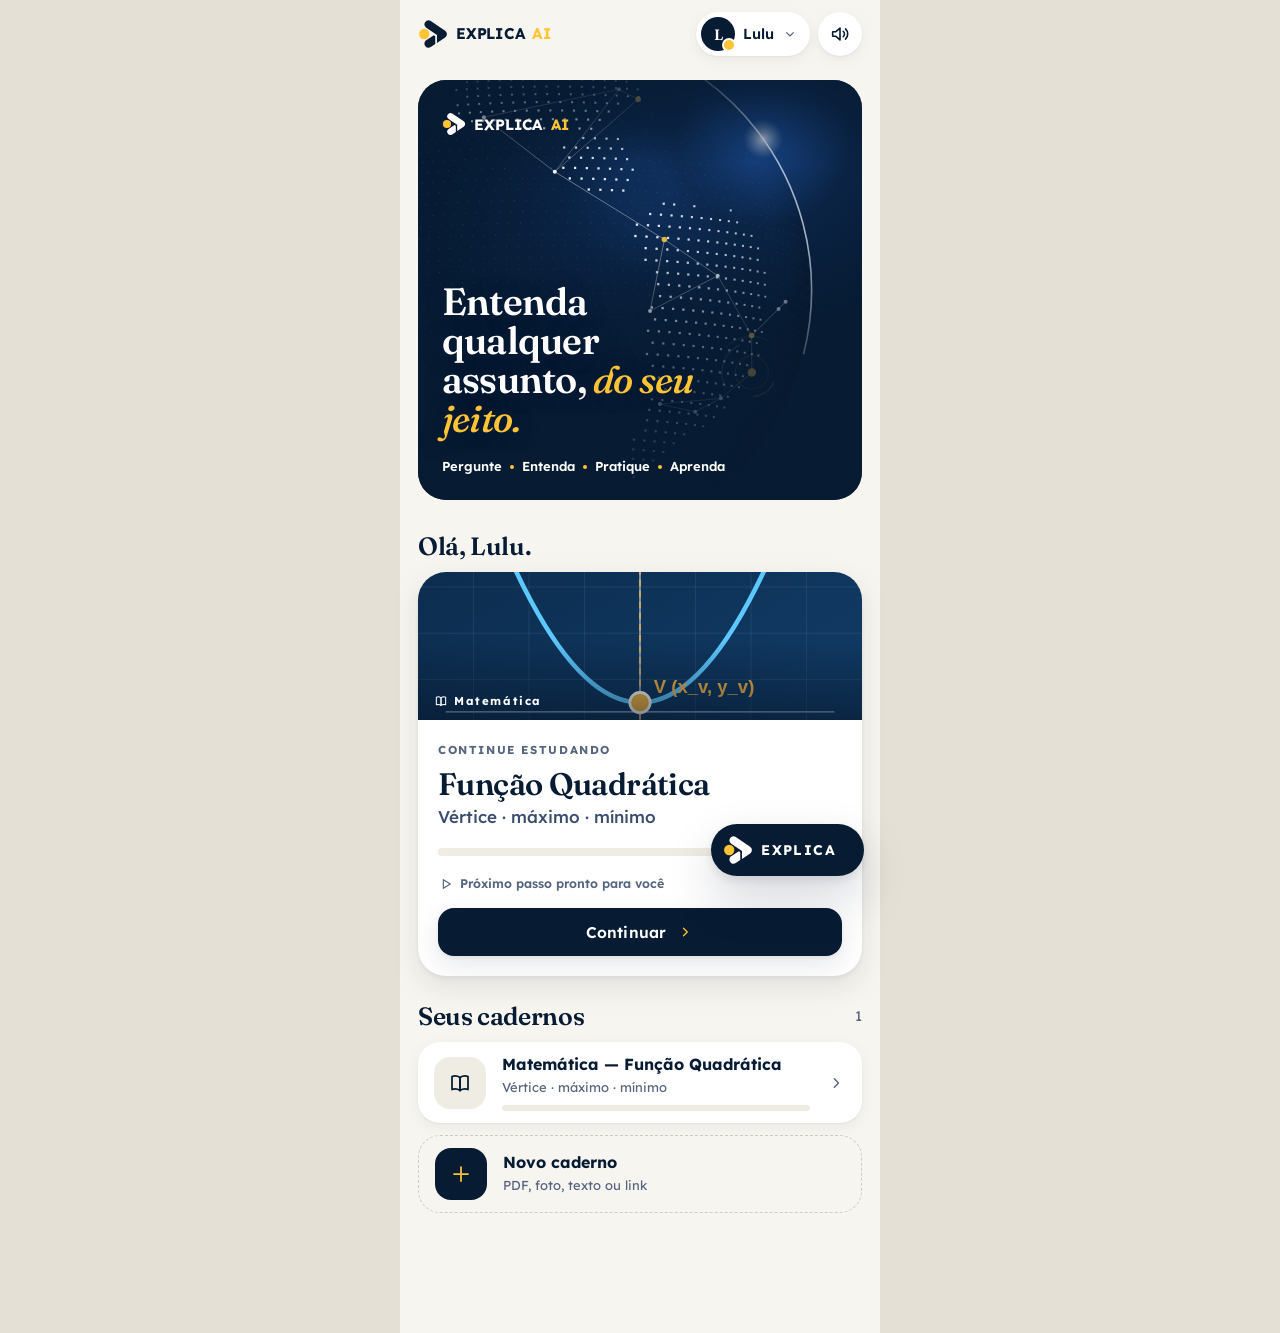
==== commit a00a7c21: "Lulu: Mapa da Lulu (11 secoes, erros comuns e checklist interativos) e hero sem imagem do Cerrado - " ====
--- a/lulu/index.html
+++ b/lulu/index.html
@@ -63,7 +63,7 @@
   <script src="../globe.js?v=11"></script>
   <script src="../tutor.js?v=13"></script>
 <script src="../profiles.lulu.seed.js?v=1"></script>
-<script src="../pack-mat-funcao-quadratica.js?v=3"></script>
+<script src="../pack-mat-funcao-quadratica.js?v=4"></script>
 <script src="../app.js?v=12"></script>
 <script>if ('serviceWorker' in navigator && location.protocol === 'https:') addEventListener('load', () => navigator.serviceWorker.register('../sw.js', { scope: '../' }).catch(() => {}));</script>
 </body>
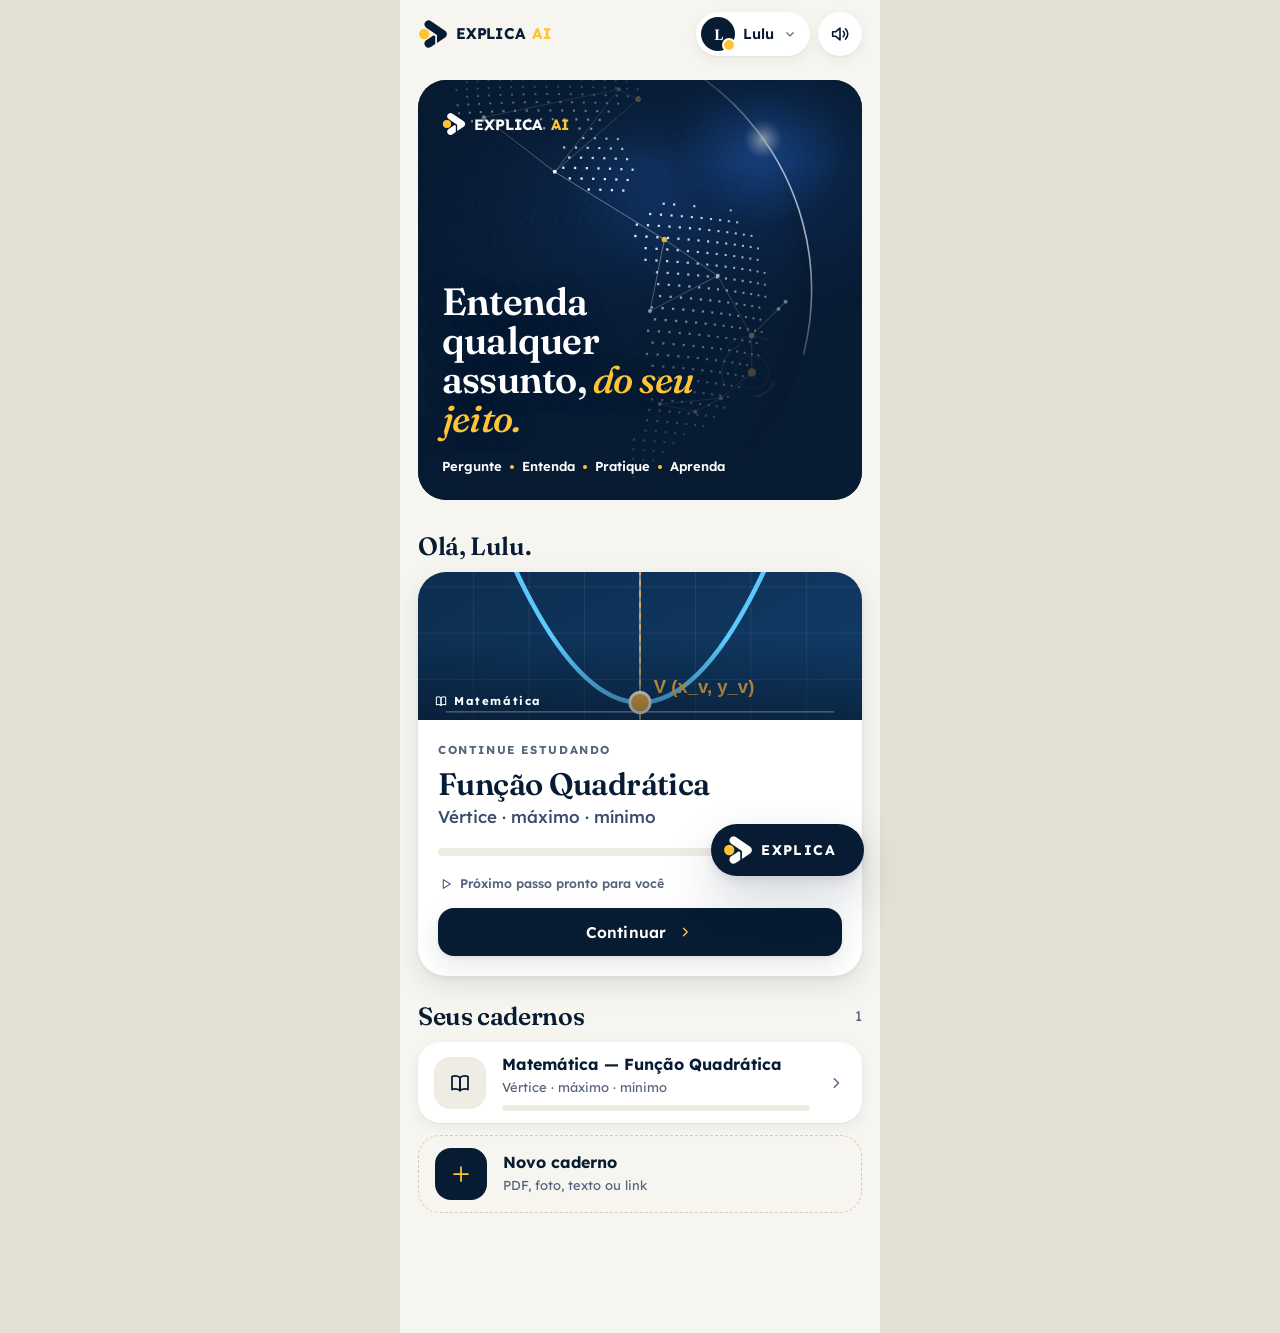
==== commit 2168508c: "Lulu: mapa mental interativo (11 galhos) + 6 mapas mentais conferidos e corrigidos - Mapa mental SVG" ====
--- a/lulu/index.html
+++ b/lulu/index.html
@@ -63,7 +63,7 @@
   <script src="../globe.js?v=11"></script>
   <script src="../tutor.js?v=13"></script>
 <script src="../profiles.lulu.seed.js?v=1"></script>
-<script src="../pack-mat-funcao-quadratica.js?v=4"></script>
+<script src="../pack-mat-funcao-quadratica.js?v=5"></script>
 <script src="../app.js?v=12"></script>
 <script>if ('serviceWorker' in navigator && location.protocol === 'https:') addEventListener('load', () => navigator.serviceWorker.register('../sw.js', { scope: '../' }).catch(() => {}));</script>
 </body>
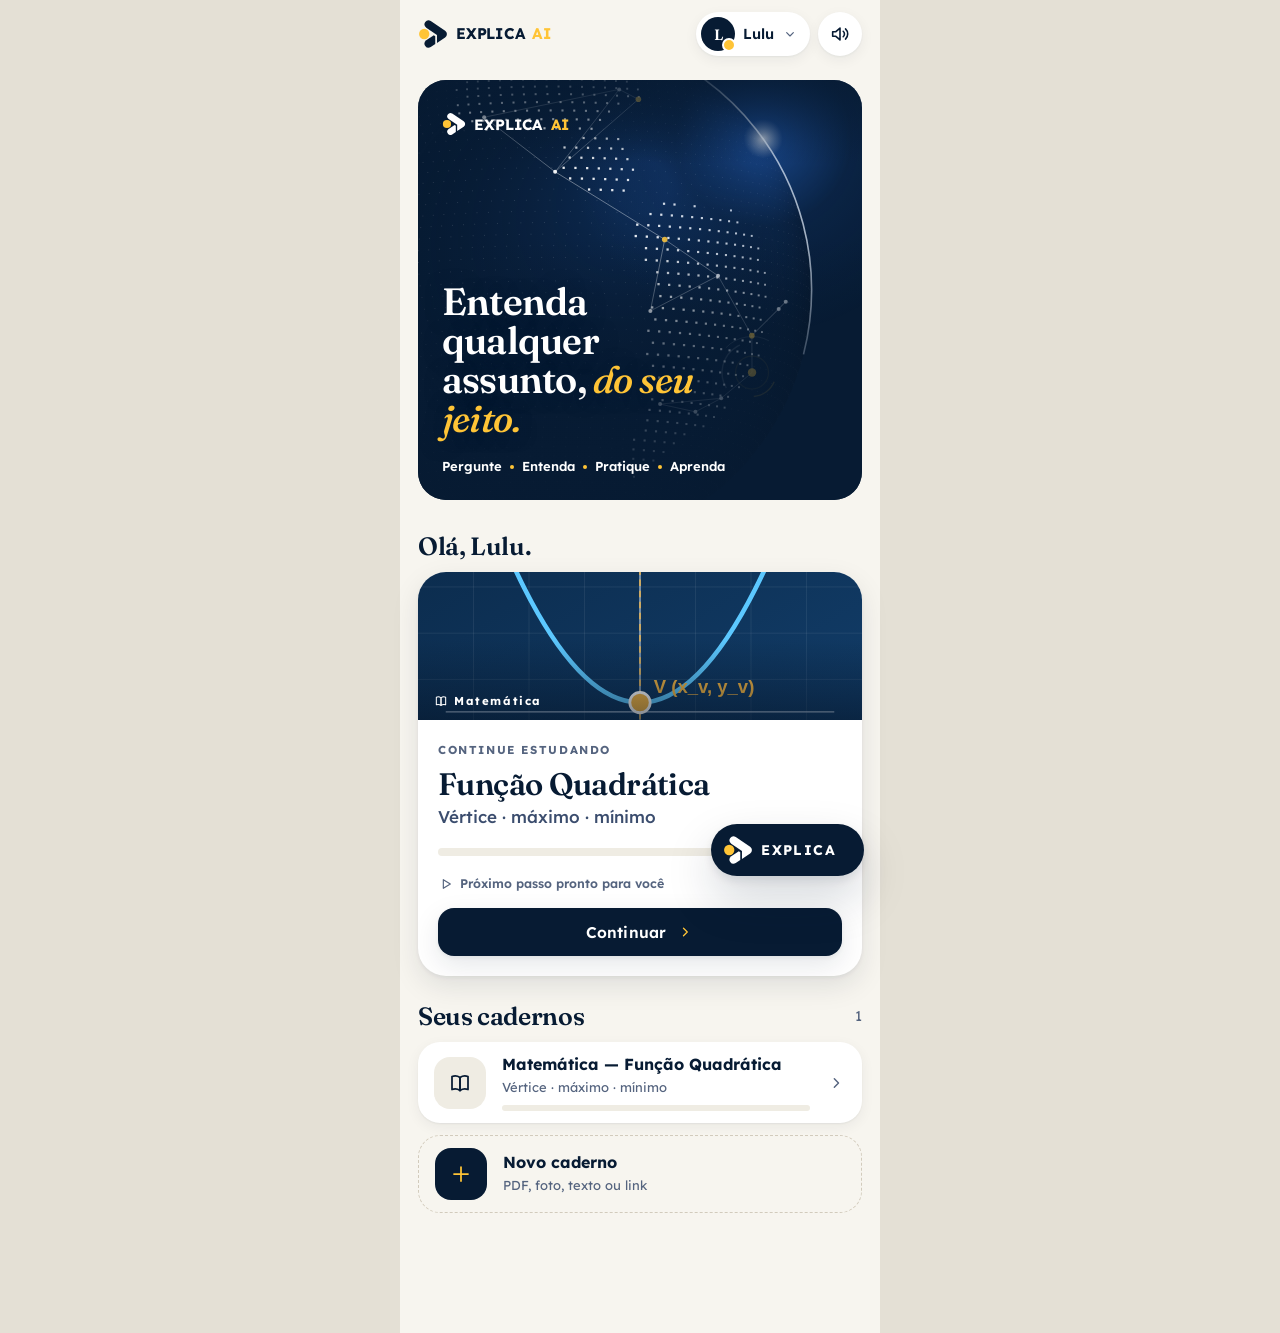
==== commit 1341b660: "Lulu: Manha da prova, Folha de revisao (1 pagina A4), audio nas secoes-chave e mapas offline - Manha" ====
--- a/lulu/index.html
+++ b/lulu/index.html
@@ -63,7 +63,7 @@
   <script src="../globe.js?v=11"></script>
   <script src="../tutor.js?v=13"></script>
 <script src="../profiles.lulu.seed.js?v=1"></script>
-<script src="../pack-mat-funcao-quadratica.js?v=5"></script>
+<script src="../pack-mat-funcao-quadratica.js?v=6"></script>
 <script src="../app.js?v=12"></script>
 <script>if ('serviceWorker' in navigator && location.protocol === 'https:') addEventListener('load', () => navigator.serviceWorker.register('../sw.js', { scope: '../' }).catch(() => {}));</script>
 </body>
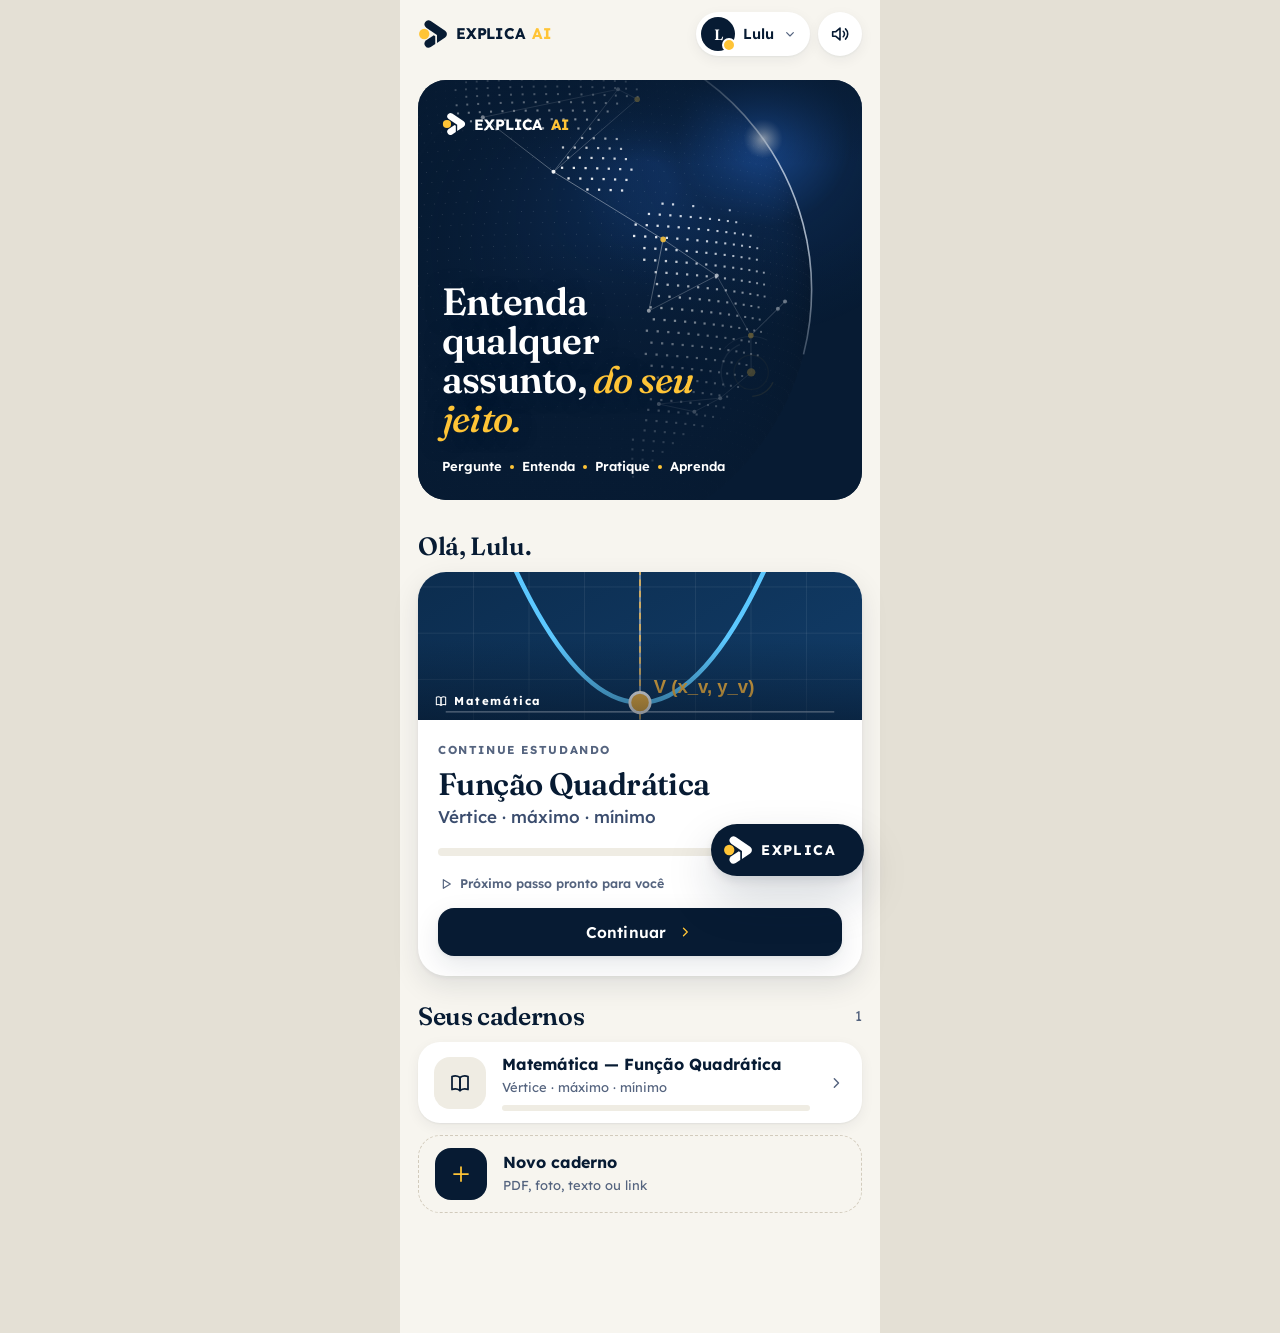
==== commit b1bef479: "Voz mais humana: melhor voz do aparelho, matematica falada por extenso e tela Voz do app - Ranking d" ====
--- a/lulu/index.html
+++ b/lulu/index.html
@@ -58,12 +58,12 @@
   <button class="fab" id="fab" aria-label="Perguntar ao EXPLICA AI"><span>EXPLICA</span></button>
   <div class="toast" id="toast" role="status" aria-live="polite"></div>
 </div>
-<script src="../core.js?v=12"></script>
+<script src="../core.js?v=13"></script>
 <script src="../icons.js?v=11"></script>
   <script src="../globe.js?v=11"></script>
   <script src="../tutor.js?v=13"></script>
 <script src="../profiles.lulu.seed.js?v=1"></script>
-<script src="../pack-mat-funcao-quadratica.js?v=6"></script>
+<script src="../pack-mat-funcao-quadratica.js?v=7"></script>
 <script src="../app.js?v=12"></script>
 <script>if ('serviceWorker' in navigator && location.protocol === 'https:') addEventListener('load', () => navigator.serviceWorker.register('../sw.js', { scope: '../' }).catch(() => {}));</script>
 </body>
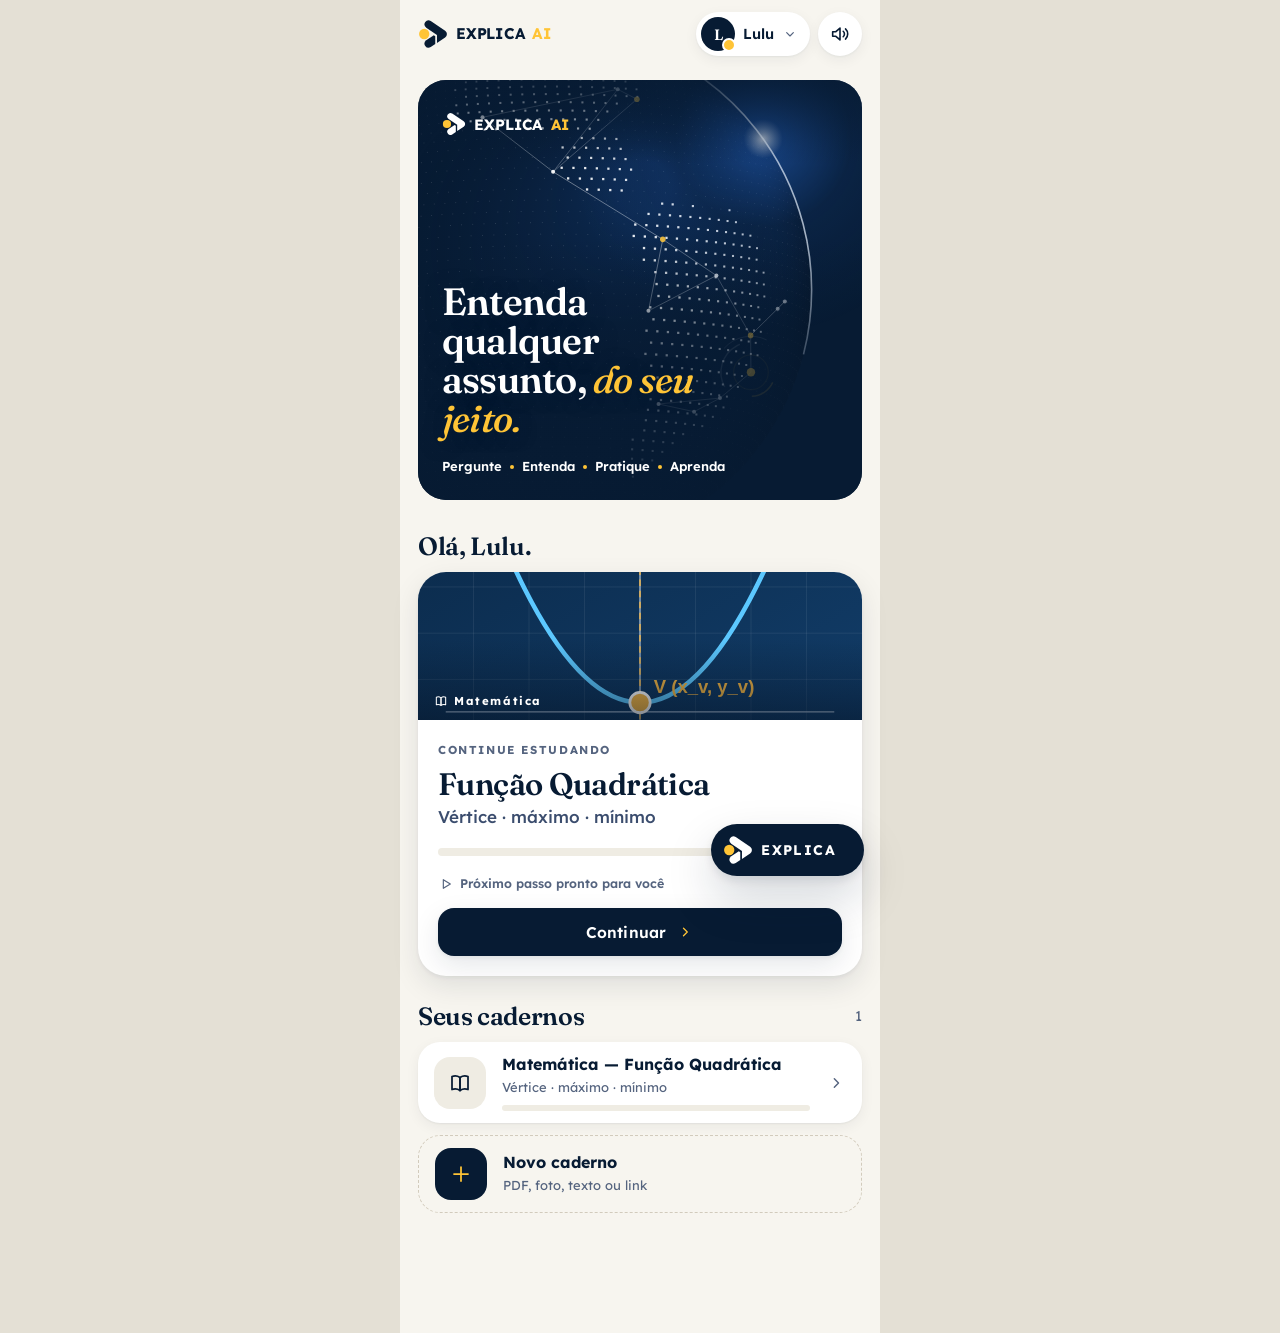
==== commit a3ca98b3: "Toque de Letra v2 no app: tom por pessoa e 'Do que voce curte?' - EA.persona: lente so por interesse" ====
--- a/lulu/index.html
+++ b/lulu/index.html
@@ -58,13 +58,13 @@
   <button class="fab" id="fab" aria-label="Perguntar ao EXPLICA AI"><span>EXPLICA</span></button>
   <div class="toast" id="toast" role="status" aria-live="polite"></div>
 </div>
-<script src="../core.js?v=13"></script>
+<script src="../core.js?v=14"></script>
 <script src="../icons.js?v=11"></script>
   <script src="../globe.js?v=11"></script>
   <script src="../tutor.js?v=13"></script>
 <script src="../profiles.lulu.seed.js?v=1"></script>
 <script src="../pack-mat-funcao-quadratica.js?v=7"></script>
-<script src="../app.js?v=12"></script>
+<script src="../app.js?v=13"></script>
 <script>if ('serviceWorker' in navigator && location.protocol === 'https:') addEventListener('load', () => navigator.serviceWorker.register('../sw.js', { scope: '../' }).catch(() => {}));</script>
 </body>
 </html>
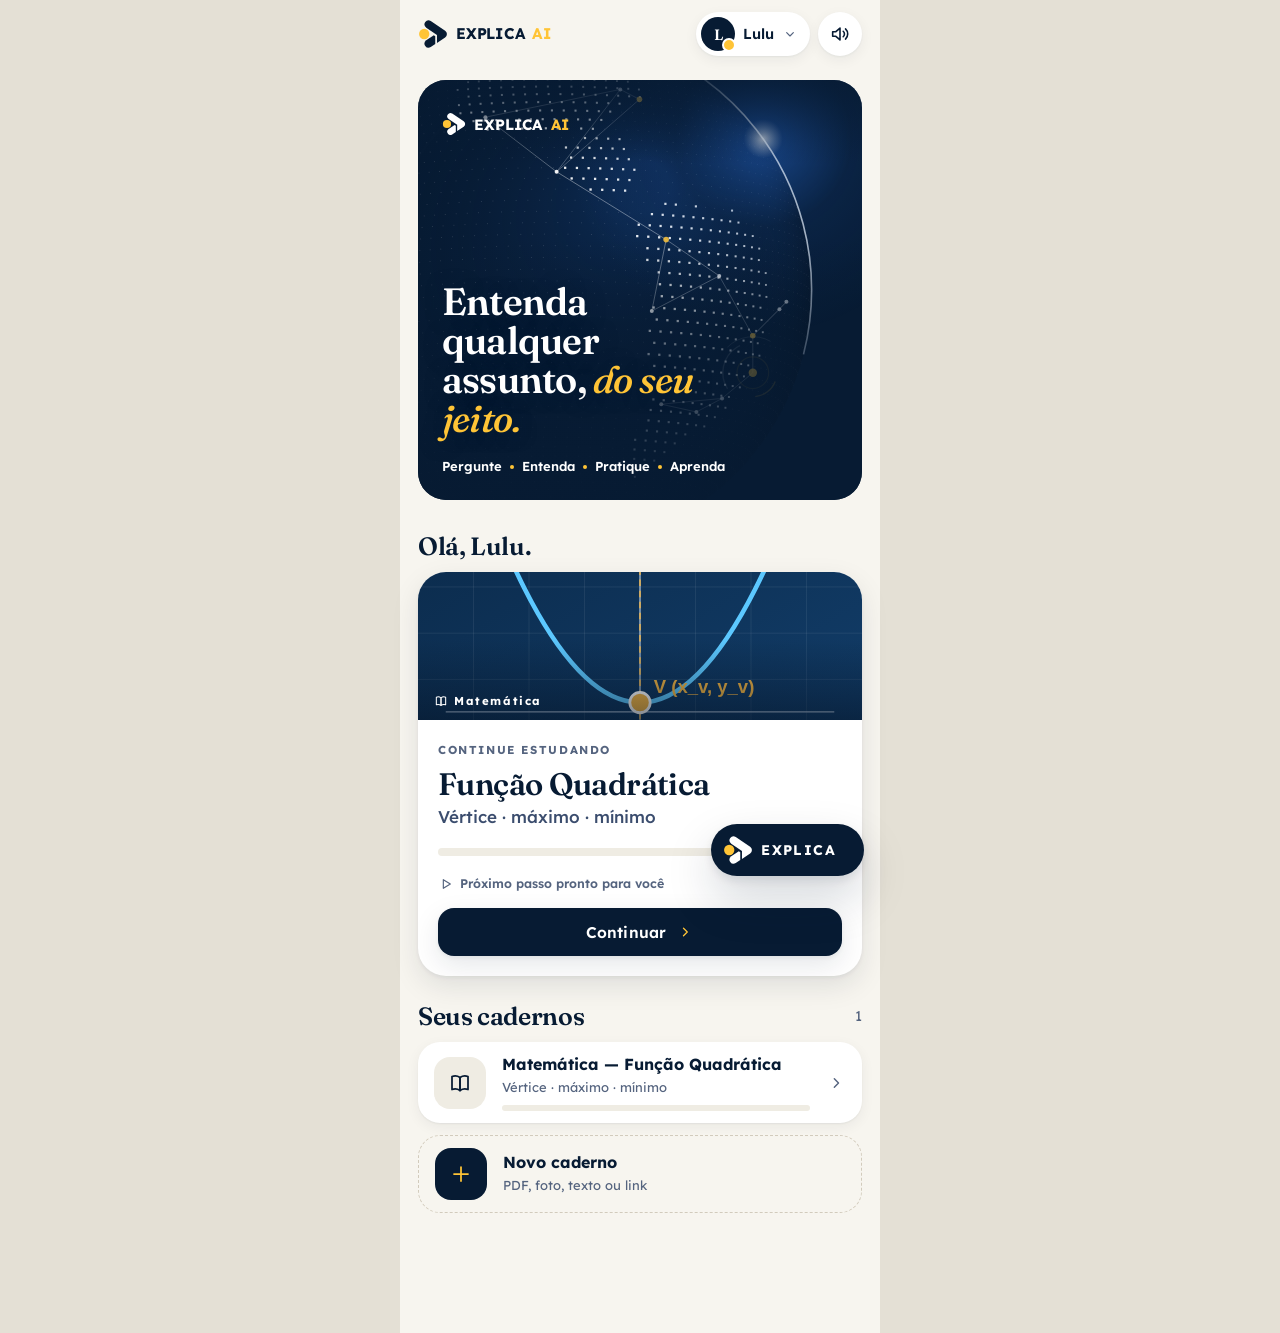
==== commit 40ea36f9: "Circuito de voz gravada (desligado ate aprovar a voz) + leitura 'ipsilon ve' - EA.say toca <hash>.mp" ====
--- a/lulu/index.html
+++ b/lulu/index.html
@@ -58,13 +58,13 @@
   <button class="fab" id="fab" aria-label="Perguntar ao EXPLICA AI"><span>EXPLICA</span></button>
   <div class="toast" id="toast" role="status" aria-live="polite"></div>
 </div>
-<script src="../core.js?v=14"></script>
+<script src="../core.js?v=15"></script>
 <script src="../icons.js?v=11"></script>
   <script src="../globe.js?v=11"></script>
   <script src="../tutor.js?v=13"></script>
 <script src="../profiles.lulu.seed.js?v=1"></script>
-<script src="../pack-mat-funcao-quadratica.js?v=7"></script>
-<script src="../app.js?v=13"></script>
+<script src="../pack-mat-funcao-quadratica.js?v=8"></script>
+<script src="../app.js?v=14"></script>
 <script>if ('serviceWorker' in navigator && location.protocol === 'https:') addEventListener('load', () => navigator.serviceWorker.register('../sw.js', { scope: '../' }).catch(() => {}));</script>
 </body>
 </html>
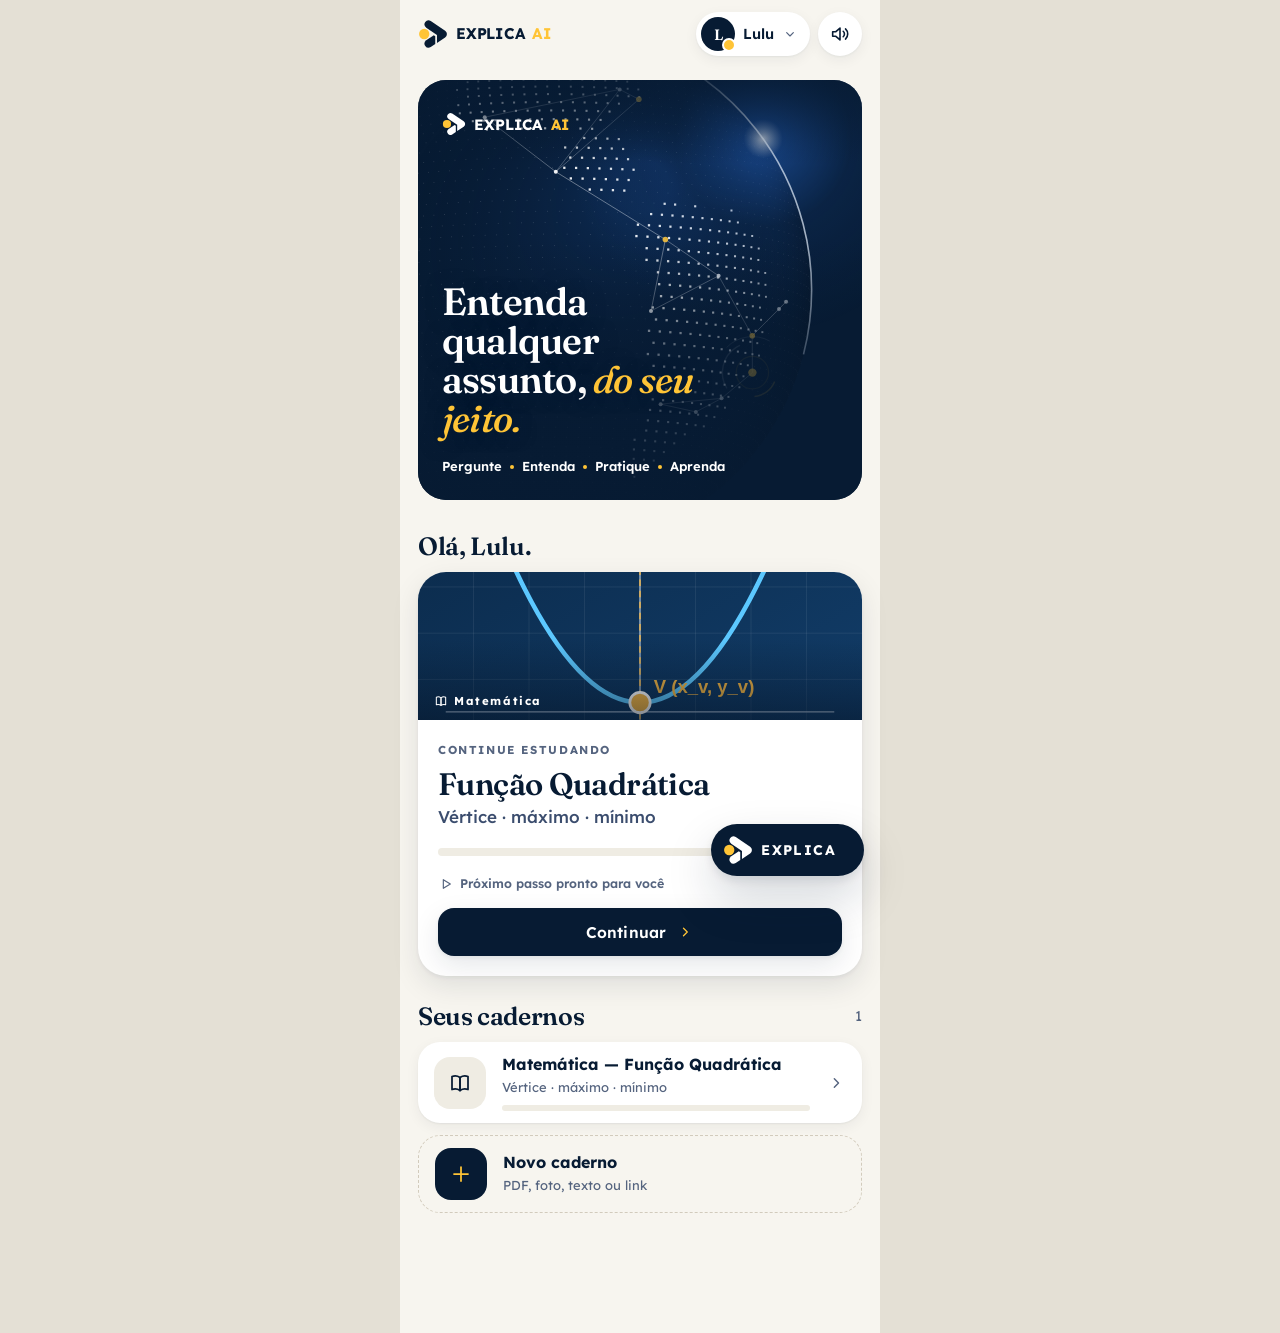
==== commit b7a226e2: "Lulu: voz gravada neural feminina (158 audios) no lugar da voz robotica do aparelho - audio/lulu: 15" ====
--- a/lulu/index.html
+++ b/lulu/index.html
@@ -63,7 +63,7 @@
   <script src="../globe.js?v=11"></script>
   <script src="../tutor.js?v=13"></script>
 <script src="../profiles.lulu.seed.js?v=1"></script>
-<script src="../pack-mat-funcao-quadratica.js?v=8"></script>
+<script src="../pack-mat-funcao-quadratica.js?v=9"></script>
 <script src="../app.js?v=14"></script>
 <script>if ('serviceWorker' in navigator && location.protocol === 'https:') addEventListener('load', () => navigator.serviceWorker.register('../sw.js', { scope: '../' }).catch(() => {}));</script>
 </body>
